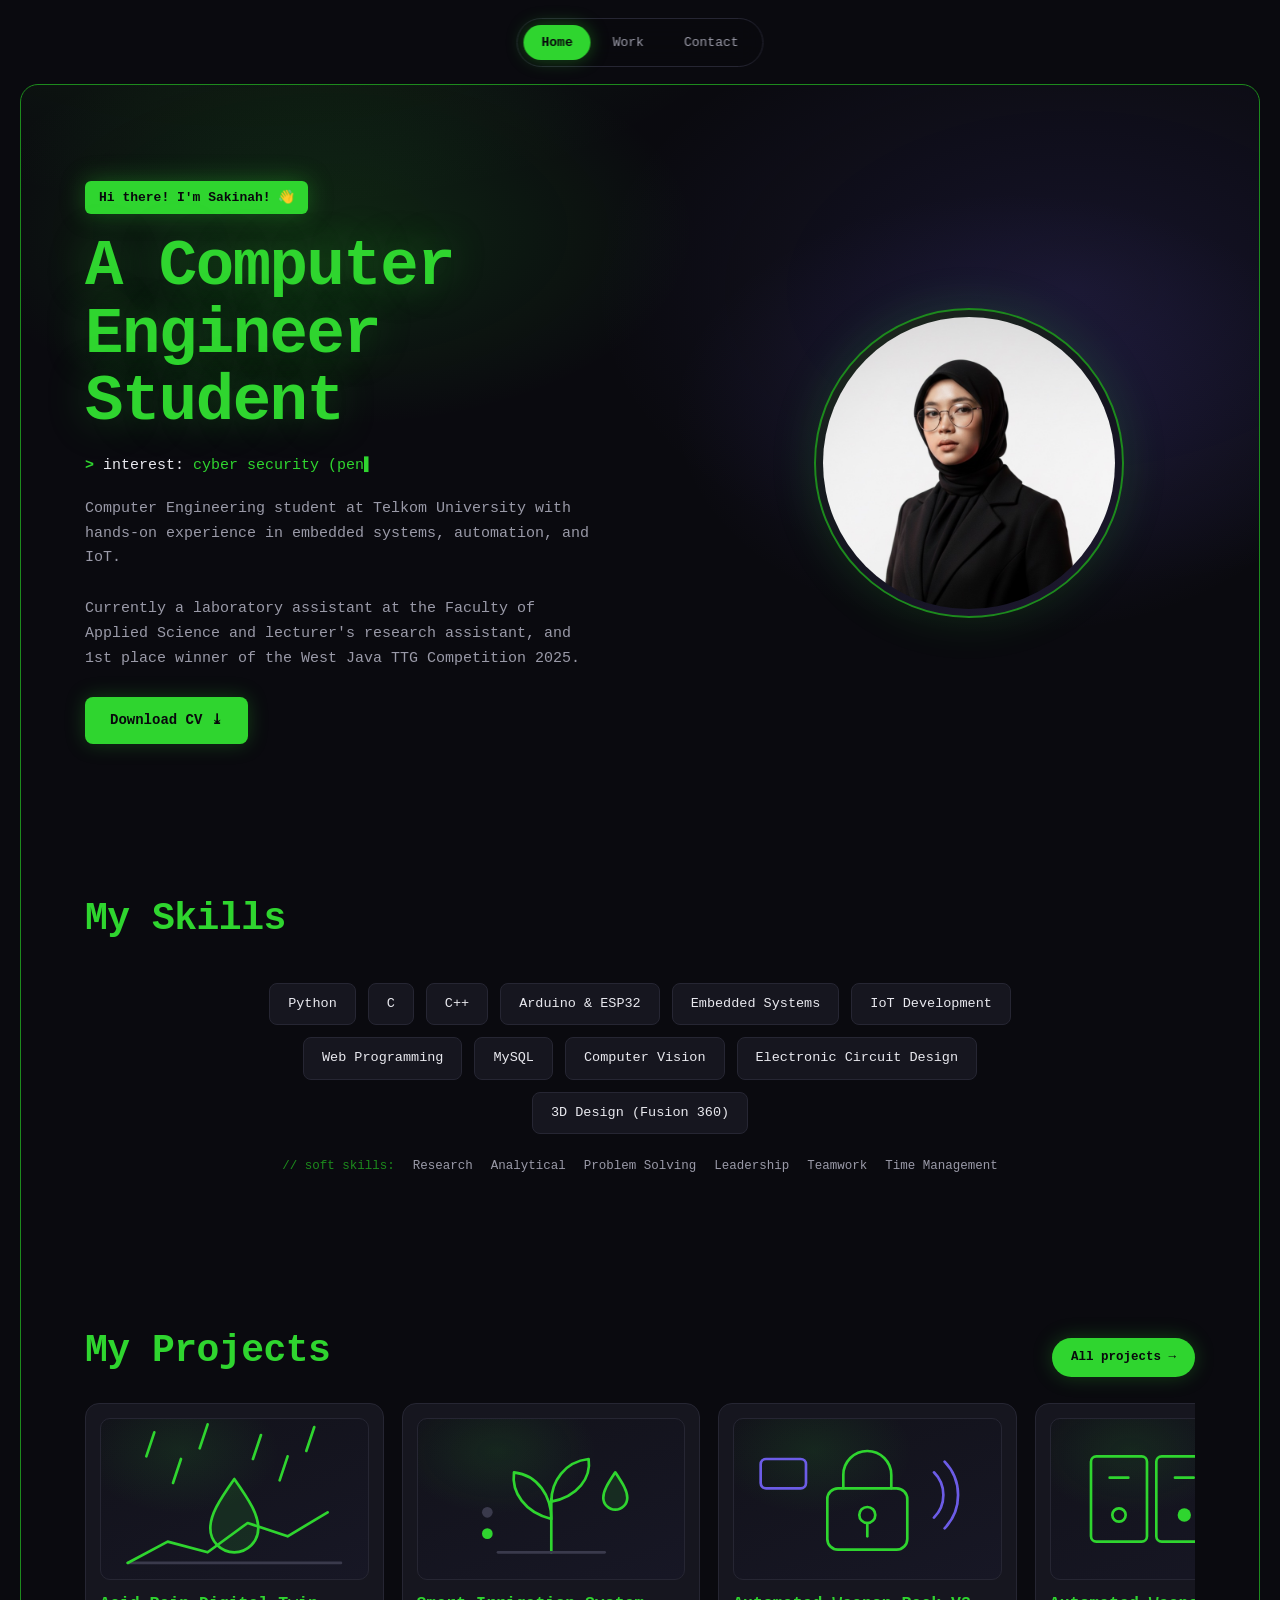
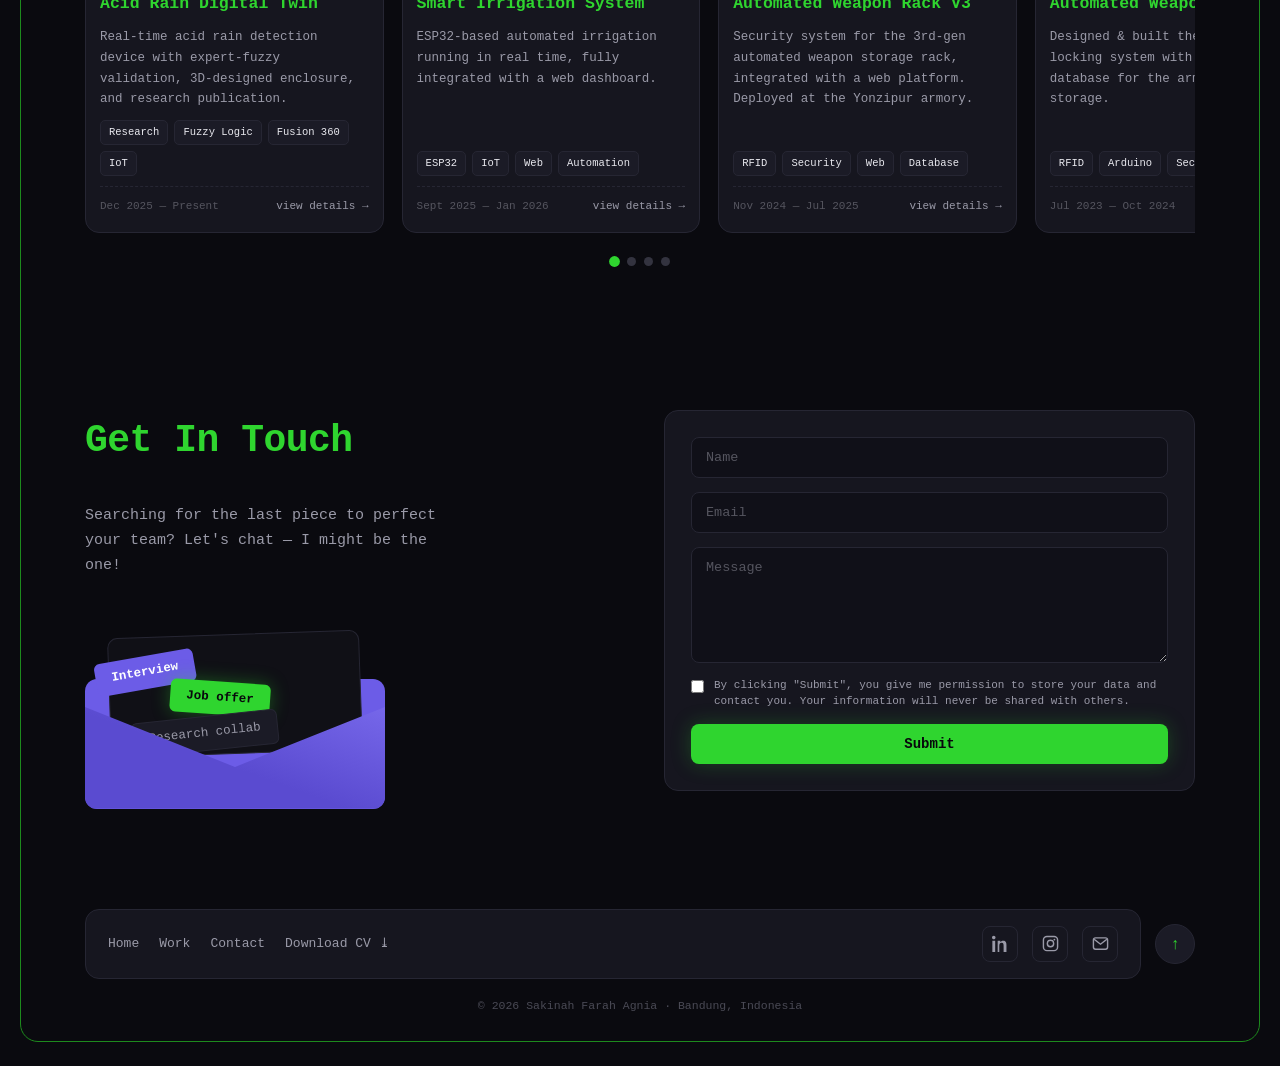
==== index.html @ 2b82e7d3 "Initial commit: portfolio website" ====
<!doctype html>
<html lang="en">
  <head>
    <meta charset="UTF-8" />
    <meta name="viewport" content="width=device-width, initial-scale=1.0" />
    <title>Sakinah Farah Agnia — Portfolio</title>
    <meta
      name="description"
      content="Portfolio of Sakinah Farah Agnia — Computer Engineering student focused on Cyber Security, AI Automation, AI Agents, and IoT."
    />
    <link
      rel="icon"
      href="data:image/svg+xml,%3Csvg xmlns='http://www.w3.org/2000/svg' viewBox='0 0 100 100'%3E%3Crect width='100' height='100' rx='20' fill='%230a0a0f'/%3E%3Ctext x='50' y='68' font-size='55' text-anchor='middle' fill='%232fd52f' font-family='monospace' font-weight='bold'%3ES_%3C/text%3E%3C/svg%3E"
    />
    <link rel="stylesheet" href="css/style.css" />
  </head>
  <body>
    <!-- ======= NAVBAR ======= -->
    <nav class="navbar" id="navbar">
      <a href="#home" class="nav-link active" data-section="home">Home</a>
      <a href="#projects" class="nav-link" data-section="projects">Work</a>
      <a href="#contact" class="nav-link" data-section="contact">Contact</a>
    </nav>

    <div class="frame">
      <!-- ======= HERO ======= -->
      <header class="hero section" id="home">
        <div class="hero-glow" aria-hidden="true"></div>
        <div class="hero-inner">
          <div class="hero-text">
            <span class="hero-badge">Hi there! I'm Sakinah! 👋</span>
            <h1 class="hero-title">
              A Computer Engineer <br />
              Student
            </h1>
            <p
              class="hero-typed"
              aria-label="Interest in cyber security, AI automation, AI agents, and IoT"
            >
              <span class="prompt">&gt;</span> interest:
              <span id="typed"></span
              ><span class="cursor" aria-hidden="true">▌</span>
            </p>
            <p class="hero-desc">
              Computer Engineering student at Telkom University with hands-on
              experience in embedded systems, automation, and IoT.
            </p>
            <p class="hero-desc">
              Currently a laboratory assistant at the Faculty of Applied Science
              and lecturer's research assistant, and 1st place winner of the
              West Java TTG Competition 2025.
            </p>
            <div class="hero-actions">
              <a
                href="assets/CV_Sakinah_Farah_Agnia.pdf"
                class="btn btn-primary"
                download
                >Download CV ⤓</a
              >
            </div>
          </div>

          <div class="hero-photo">
            <div class="avatar-ring">
              <img
                src="assets/profile.jpg"
                alt="Sakinah Farah Agnia"
                onerror="this.remove()"
              />
              <div class="avatar-fallback" aria-hidden="true">SFA</div>
            </div>
          </div>
        </div>
      </header>

      <!-- ======= SKILLS ======= -->
      <section class="section" id="skills">
        <h2 class="section-title">My Skills</h2>
        <div class="skills-wrap reveal">
          <span class="chip">Python</span>
          <span class="chip">C</span>
          <span class="chip">C++</span>
          <span class="chip">Arduino &amp; ESP32</span>
          <span class="chip">Embedded Systems</span>
          <span class="chip">IoT Development</span>
          <span class="chip">Web Programming</span>
          <span class="chip">MySQL</span>
          <span class="chip">Computer Vision</span>
          <span class="chip">Electronic Circuit Design</span>
          <span class="chip">3D Design (Fusion 360)</span>
        </div>
        <div class="skills-soft reveal">
          <span class="soft-item">// soft skills:</span>
          <span>Research</span><span>Analytical</span
          ><span>Problem Solving</span><span>Leadership</span
          ><span>Teamwork</span><span>Time Management</span>
        </div>
      </section>

      <!-- ======= PROJECTS ======= -->
      <section class="section" id="projects">
        <div class="section-head">
          <h2 class="section-title">My Projects</h2>
          <a href="project.html" class="btn btn-primary btn-sm"
            >All projects →</a
          >
        </div>

        <div class="carousel" id="carousel">
          <noscript
            ><p>Enable JavaScript to view the project list.</p></noscript
          >
        </div>
        <div
          class="carousel-dots"
          id="carouselDots"
          role="tablist"
          aria-label="Project pages"
        ></div>
      </section>

      <!-- ======= CONTACT ======= -->
      <section class="section" id="contact">
        <div class="contact-grid">
          <div class="contact-text">
            <h2 class="section-title">Get In Touch</h2>
            <p>
              Searching for the last piece to perfect your team? Let's chat — I
              might be the one!
            </p>
            <div class="envelope" aria-hidden="true">
              <div class="env-back"></div>
              <div class="env-letter">
                <span class="sticker sticker-purple">Interview</span>
                <span class="sticker sticker-green">Job offer</span>
                <span class="sticker sticker-dark">Research collab</span>
              </div>
              <div class="env-front"></div>
            </div>
          </div>

          <form class="contact-form" id="contactForm">
            <label class="visually-hidden" for="fName">Name</label>
            <input
              type="text"
              id="fName"
              name="name"
              placeholder="Name"
              required
            />
            <label class="visually-hidden" for="fEmail">Email</label>
            <input
              type="email"
              id="fEmail"
              name="email"
              placeholder="Email"
              required
            />
            <label class="visually-hidden" for="fMsg">Message</label>
            <textarea
              id="fMsg"
              name="message"
              placeholder="Message"
              rows="6"
              required
            ></textarea>
            <label class="consent">
              <input type="checkbox" required />
              <span
                >By clicking "Submit", you give me permission to store your data
                and contact you. Your information will never be shared with
                others.</span
              >
            </label>
            <button type="submit" class="btn btn-primary btn-block">
              Submit
            </button>
          </form>
        </div>
      </section>

      <!-- ======= FOOTER ======= -->
      <footer class="footer">
        <div class="footer-row">
          <div class="footer-bar">
          <nav class="footer-links">
            <a href="#home">Home</a>
            <a href="#projects">Work</a>
            <a href="#contact">Contact</a>
            <a href="assets/CV_Sakinah_Farah_Agnia.pdf" download
              >Download CV ⤓</a
            >
          </nav>
          <div class="footer-social">
            <a
              href="https://www.linkedin.com/in/sakinahfrh"
              target="_blank"
              rel="noopener"
              aria-label="LinkedIn"
            >
              <svg viewBox="0 0 24 24" fill="currentColor">
                <path
                  d="M4.98 3.5C4.98 4.88 3.87 6 2.5 6S0 4.88 0 3.5 1.12 1 2.5 1s2.48 1.12 2.48 2.5zM.5 8h4V24h-4V8zm7.5 0h3.8v2.2h.05c.53-1 1.83-2.2 3.77-2.2 4.03 0 4.78 2.65 4.78 6.1V24h-4v-8.5c0-2.03-.04-4.64-2.83-4.64-2.83 0-3.27 2.2-3.27 4.5V24H8V8z"
                />
              </svg>
            </a>
            <a
              href="https://www.instagram.com/sakinahfrh"
              target="_blank"
              rel="noopener"
              aria-label="Instagram"
            >
              <svg
                viewBox="0 0 24 24"
                fill="none"
                stroke="currentColor"
                stroke-width="2"
              >
                <rect x="2" y="2" width="20" height="20" rx="5" />
                <circle cx="12" cy="12" r="4.5" />
                <circle
                  cx="17.5"
                  cy="6.5"
                  r="1.3"
                  fill="currentColor"
                  stroke="none"
                />
              </svg>
            </a>
            <a href="mailto:sakinah.frha@gmail.com" aria-label="Email">
              <svg
                viewBox="0 0 24 24"
                fill="none"
                stroke="currentColor"
                stroke-width="2"
              >
                <rect x="2" y="4" width="20" height="16" rx="3" />
                <path d="M3 6l9 7 9-7" />
              </svg>
            </a>
            </div>
          </div>
          <button class="to-top" id="toTop" aria-label="Back to top">↑</button>
        </div>
        <p class="footer-credit">
          © <span id="year"></span> Sakinah Farah Agnia · Bandung, Indonesia
        </p>
      </footer>
    </div>
    <!-- /frame -->

    <script src="js/projects-data.js"></script>
    <script src="js/script.js"></script>
  </body>
</html>
---- css/style.css ----
/* ============================================================
   Sakinah Farah Agnia — Portfolio
   Dark terminal theme · neon green accent
   ============================================================ */

:root {
  --bg: #0a0a0f;
  --bg-soft: #101018;
  --card: #16161f;
  --card-2: #1b1b26;
  --line: #262633;
  --green: #2fd52f;
  --green-dim: #1d8a1d;
  --green-glow: rgba(47, 213, 47, 0.35);
  --purple: #6c5ce7;
  --text: #e9e9ef;
  --muted: #9a9aa8;
  --faint: #55555f;
  --black: #08080c;
  --radius: 14px;
  --font: "JetBrains Mono", ui-monospace, SFMono-Regular, "SF Mono", Menlo,
    Consolas, "Liberation Mono", monospace;
}

* { margin: 0; padding: 0; box-sizing: border-box; }

html { scroll-behavior: smooth; }

body {
  background: var(--bg);
  color: var(--text);
  font-family: var(--font);
  font-size: 15px;
  line-height: 1.65;
  -webkit-font-smoothing: antialiased;
  overflow-x: hidden;
}

::selection { background: var(--green); color: var(--black); }

img { max-width: 100%; display: block; }

:focus-visible {
  outline: 2px solid var(--green);
  outline-offset: 2px;
  border-radius: 4px;
}

/* ---------- page frame (green border) ---------- */
.frame {
  max-width: 1240px;
  margin: 84px auto 24px;
  border: 1px solid var(--green-dim);
  border-radius: 18px;
  overflow: hidden;
  background:
    radial-gradient(900px 420px at 18% -5%, rgba(47, 213, 47, 0.10), transparent 60%),
    radial-gradient(800px 500px at 85% 8%, rgba(108, 92, 231, 0.12), transparent 60%),
    var(--bg);
}

/* ---------- navbar ---------- */
.navbar {
  position: fixed;
  top: 18px;
  left: 50%;
  transform: translateX(-50%);
  z-index: 100;
  display: flex;
  gap: 4px;
  padding: 6px;
  border: 1px solid var(--line);
  border-radius: 999px;
  background: rgba(10, 10, 15, 0.72);
  backdrop-filter: blur(12px);
  -webkit-backdrop-filter: blur(12px);
}

.nav-link {
  padding: 7px 18px;
  border-radius: 999px;
  color: var(--muted);
  text-decoration: none;
  font-size: 13px;
  transition: color 0.2s, background 0.2s;
  white-space: nowrap;
}

.nav-link:hover { color: var(--text); }

.nav-link.active {
  background: var(--green);
  color: var(--black);
  font-weight: 700;
  box-shadow: 0 0 18px var(--green-glow);
}

/* ---------- sections ---------- */
.section { padding: 72px clamp(20px, 5vw, 64px); }

.section-title {
  color: var(--green);
  font-size: clamp(26px, 3.4vw, 38px);
  margin-bottom: 32px;
  letter-spacing: -0.5px;
}

.section-head {
  display: flex;
  align-items: center;
  justify-content: space-between;
  gap: 16px;
  flex-wrap: wrap;
}

.section-head .section-title { margin-bottom: 12px; }

.section-hint { color: var(--faint); font-size: 12.5px; margin-bottom: 26px; }

/* ---------- hero ---------- */
.hero { position: relative; padding-top: 96px; }

.hero-glow {
  position: absolute;
  inset: 0;
  pointer-events: none;
  background:
    radial-gradient(560px 300px at 25% 20%, rgba(47, 213, 47, 0.14), transparent 65%),
    radial-gradient(520px 340px at 80% 45%, rgba(108, 92, 231, 0.14), transparent 65%);
}

.hero-inner {
  position: relative;
  display: grid;
  grid-template-columns: 1.35fr 1fr;
  gap: 48px;
  align-items: center;
}

.hero-badge {
  display: inline-block;
  background: var(--green);
  color: var(--black);
  font-weight: 700;
  font-size: 13px;
  padding: 6px 14px;
  border-radius: 6px;
  margin-bottom: 20px;
  box-shadow: 0 0 24px var(--green-glow);
}

.hero-title {
  color: var(--green);
  font-size: clamp(38px, 6vw, 64px);
  line-height: 1.05;
  letter-spacing: -1.5px;
  margin-bottom: 18px;
  text-shadow: 0 0 40px var(--green-glow);
}

.hero-typed {
  font-size: 15px;
  color: var(--text);
  margin-bottom: 18px;
  min-height: 1.65em;
}

/* hero photo — round & minimal */
.hero-photo { display: flex; justify-content: center; }

.avatar-ring {
  position: relative;
  width: min(310px, 65vw);
  aspect-ratio: 1;
  border-radius: 50%;
  border: 2px solid var(--green-dim);
  box-shadow: 0 0 46px rgba(47, 213, 47, 0.16);
  background: linear-gradient(150deg, #1c2a1c, #141420 55%, #1d1830);
}

.avatar-ring img {
  position: absolute;
  inset: 7px;
  width: calc(100% - 14px);
  height: calc(100% - 14px);
  border-radius: 50%;
  object-fit: cover;
  object-position: top;
  z-index: 2;
}

.avatar-fallback {
  position: absolute;
  inset: 7px;
  border-radius: 50%;
  display: grid;
  place-items: center;
  font-size: 52px;
  font-weight: 700;
  color: var(--green);
  letter-spacing: 4px;
  z-index: 1;
}

.hero-typed .prompt { color: var(--green); font-weight: 700; }

#typed { color: var(--green); }

.cursor {
  color: var(--green);
  animation: blink 1s steps(1) infinite;
}

@keyframes blink { 50% { opacity: 0; } }

.hero-desc { color: var(--muted); max-width: 56ch; margin-bottom: 26px; }

.hero-stats {
  display: flex;
  gap: 14px;
  flex-wrap: wrap;
  margin-bottom: 28px;
}

.stat {
  display: flex;
  flex-direction: column;
  padding: 10px 18px;
  border: 1px solid var(--line);
  border-radius: 10px;
  background: rgba(22, 22, 31, 0.6);
}

.stat-num { color: var(--green); font-weight: 700; font-size: 18px; }
.stat-label { color: var(--muted); font-size: 11.5px; }

.hero-actions { display: flex; gap: 12px; flex-wrap: wrap; }

.btn {
  display: inline-block;
  padding: 11px 24px;
  border-radius: 8px;
  font-family: var(--font);
  font-size: 14px;
  font-weight: 700;
  text-decoration: none;
  text-align: center;
  cursor: pointer;
  border: 1px solid transparent;
  transition: transform 0.15s, box-shadow 0.2s, background 0.2s, color 0.2s;
}

.btn:active { transform: scale(0.97); }

.btn-primary {
  background: var(--green);
  color: var(--black);
  box-shadow: 0 0 20px rgba(47, 213, 47, 0.25);
}

.btn-primary:hover { box-shadow: 0 0 32px var(--green-glow); }

.btn-ghost {
  border-color: var(--line);
  color: var(--text);
  background: transparent;
}

.btn-ghost:hover { border-color: var(--green-dim); color: var(--green); }

.btn-block { width: 100%; }

.btn-sm { padding: 8px 18px; font-size: 12.5px; border-radius: 999px; }

/* ---------- interests ---------- */
.interest-grid {
  display: grid;
  grid-template-columns: repeat(4, 1fr);
  gap: 18px;
}

.interest-card {
  background: var(--card);
  border: 1px solid var(--line);
  border-radius: var(--radius);
  padding: 24px 20px;
  transition: transform 0.2s, border-color 0.2s, box-shadow 0.2s;
}

.interest-card:hover {
  transform: translateY(-4px);
  border-color: var(--green-dim);
  box-shadow: 0 8px 30px rgba(47, 213, 47, 0.10);
}

.interest-icon {
  width: 46px;
  height: 46px;
  display: grid;
  place-items: center;
  border-radius: 12px;
  border: 1px solid var(--green-dim);
  color: var(--green);
  margin-bottom: 16px;
  background: rgba(47, 213, 47, 0.06);
}

.interest-icon svg { width: 24px; height: 24px; }

.interest-card h3 { color: var(--text); font-size: 16px; margin-bottom: 8px; }

.interest-card p { color: var(--muted); font-size: 13px; }

/* ---------- skills ---------- */
.skills-wrap {
  display: flex;
  flex-wrap: wrap;
  gap: 12px;
  justify-content: center;
  max-width: 760px;
  margin: 0 auto 22px;
}

.chip {
  padding: 9px 18px;
  border-radius: 8px;
  background: var(--card);
  border: 1px solid var(--line);
  font-size: 13.5px;
  color: var(--text);
  transition: border-color 0.2s, color 0.2s, box-shadow 0.2s, transform 0.15s;
  cursor: default;
}

.chip:hover {
  border-color: var(--green);
  color: var(--green);
  box-shadow: 0 0 16px rgba(47, 213, 47, 0.18);
  transform: translateY(-2px);
}

.skills-soft {
  display: flex;
  flex-wrap: wrap;
  gap: 6px 18px;
  justify-content: center;
  color: var(--muted);
  font-size: 12.5px;
}

.skills-soft .soft-item { color: var(--green-dim); }

/* ---------- projects carousel ---------- */
.carousel-nav { display: flex; gap: 8px; }

.car-btn {
  width: 40px;
  height: 40px;
  border-radius: 999px;
  border: 1px solid var(--line);
  background: var(--card);
  color: var(--green);
  font-size: 16px;
  cursor: pointer;
  transition: background 0.2s, border-color 0.2s;
}

.car-btn:hover { border-color: var(--green); background: var(--card-2); }

.carousel {
  display: grid;
  grid-auto-flow: column;
  grid-auto-columns: clamp(240px, 27%, 300px);
  gap: 18px;
  overflow-x: auto;
  scroll-snap-type: x mandatory;
  padding: 8px 2px 18px;
  scrollbar-width: none;
}

.carousel::-webkit-scrollbar { display: none; }

.project-card {
  scroll-snap-align: start;
  background: var(--card);
  border: 1px solid var(--line);
  border-radius: var(--radius);
  padding: 14px 14px 16px;
  display: flex;
  flex-direction: column;
  gap: 10px;
  text-decoration: none;
  color: inherit;
  transition: transform 0.2s, border-color 0.2s, box-shadow 0.2s;
}

.project-card:hover {
  transform: translateY(-4px);
  border-color: var(--green-dim);
  box-shadow: 0 10px 34px rgba(47, 213, 47, 0.10);
}

.project-card h3 { color: var(--green); font-size: 16.5px; }

.project-card p { color: var(--muted); font-size: 12.5px; flex-grow: 1; }

.card-foot {
  display: flex;
  align-items: center;
  justify-content: space-between;
  gap: 10px;
  border-top: 1px dashed var(--line);
  padding-top: 10px;
  font-size: 11px;
  color: var(--faint);
}

.card-foot .view { color: var(--muted); transition: color 0.2s; }

.project-card:hover .view { color: var(--green); }

.carousel-dots {
  display: flex;
  gap: 8px;
  justify-content: center;
  margin-top: 6px;
}

.carousel-dots button {
  width: 9px;
  height: 9px;
  border-radius: 50%;
  border: none;
  background: #33333f;
  cursor: pointer;
  transition: background 0.2s, transform 0.2s;
}

.carousel-dots button.active { background: var(--green); transform: scale(1.2); }

/* ---------- wireframe SVG art (cards + detail page) ---------- */
.wire-art {
  border-radius: 10px;
  border: 1px solid var(--line);
  background:
    radial-gradient(140px 90px at 30% 20%, rgba(47, 213, 47, 0.10), transparent 70%),
    linear-gradient(160deg, #12121a, #171725);
  overflow: hidden;
}

.wire-art svg { width: 100%; height: auto; display: block; }

.wire-art svg * {
  fill: none;
  stroke: var(--green);
  stroke-width: 2;
  stroke-linecap: round;
  stroke-linejoin: round;
}

.wire-art .axis, .wire-art .dim { stroke: #3a3a4c; }
.wire-art .dot { fill: var(--green); stroke: none; }
.wire-art .dot.dim { fill: #3a3a4c; }
.wire-art .drop { fill: rgba(47, 213, 47, 0.12); }
.wire-art .eye { fill: var(--green); stroke: none; }
.wire-art .scanline { stroke: rgba(47, 213, 47, 0.5); stroke-dasharray: 4 6; }
.wire-art .card-ic, .wire-art .wave, .wire-art .antenna { stroke: var(--purple); }
.wire-art .ray { stroke: rgba(47, 213, 47, 0.55); }

/* ---------- timeline ---------- */
.timeline {
  position: relative;
  max-width: 720px;
  margin: 0 auto;
  padding-left: 28px;
  border-left: 1px solid var(--line);
}

.tl-item { position: relative; padding-bottom: 34px; }

.tl-item:last-child { padding-bottom: 0; }

.tl-item::before {
  content: "";
  position: absolute;
  left: -33px;
  top: 6px;
  width: 9px;
  height: 9px;
  border-radius: 50%;
  background: var(--green);
  box-shadow: 0 0 12px var(--green-glow);
}

.tl-date { color: var(--green); font-size: 12px; }

.tl-item h3 { font-size: 15.5px; margin: 4px 0 6px; }

.tl-item p { color: var(--muted); font-size: 13px; }

/* ---------- contact ---------- */
.contact-grid {
  display: grid;
  grid-template-columns: 1fr 1fr;
  gap: 48px;
  align-items: start;
}

.contact-text > p { color: var(--muted); max-width: 40ch; margin-bottom: 40px; }

/* envelope illustration */
.envelope {
  position: relative;
  width: min(300px, 80%);
  height: 190px;
  margin-top: 30px;
}

.env-back {
  position: absolute;
  bottom: 0;
  width: 100%;
  height: 130px;
  background: var(--purple);
  border-radius: 12px;
}

.env-letter {
  position: absolute;
  bottom: 55px;
  left: 8%;
  width: 84%;
  height: 120px;
  background: #101016;
  border: 1px solid var(--line);
  border-radius: 10px;
  transform: rotate(-2deg);
}

.sticker {
  position: absolute;
  padding: 6px 16px;
  border-radius: 6px;
  font-size: 12.5px;
  font-weight: 700;
}

.sticker-purple {
  top: 18px; left: -14px;
  background: var(--purple); color: #fff;
  transform: rotate(-8deg);
}

.sticker-green {
  top: 46px; left: 60px;
  background: var(--green); color: var(--black);
  transform: rotate(6deg);
  box-shadow: 0 0 18px var(--green-glow);
}

.sticker-dark {
  top: 80px; left: 20px;
  background: var(--card-2); color: var(--muted);
  border: 1px solid var(--line);
  transform: rotate(-4deg);
  font-weight: 400;
}

.env-front {
  position: absolute;
  bottom: 0;
  width: 100%;
  height: 130px;
  border-radius: 12px;
  background: linear-gradient(200deg, #7d6ef0 0%, #5a4bd0 60%);
  clip-path: polygon(0 100%, 100% 100%, 100% 22%, 50% 68%, 0 22%);
}

/* form */
.contact-form {
  background: var(--card);
  border: 1px solid var(--line);
  border-radius: var(--radius);
  padding: 26px;
  display: flex;
  flex-direction: column;
  gap: 14px;
}

.contact-form input[type="text"],
.contact-form input[type="email"],
.contact-form textarea {
  width: 100%;
  background: var(--bg-soft);
  border: 1px solid var(--line);
  border-radius: 8px;
  color: var(--text);
  font-family: var(--font);
  font-size: 13.5px;
  padding: 12px 14px;
  resize: vertical;
  transition: border-color 0.2s, box-shadow 0.2s;
}

.contact-form input:focus,
.contact-form textarea:focus {
  outline: none;
  border-color: var(--green);
  box-shadow: 0 0 0 3px rgba(47, 213, 47, 0.12);
}

.contact-form ::placeholder { color: var(--faint); }

.consent {
  display: flex;
  gap: 10px;
  align-items: flex-start;
  color: var(--muted);
  font-size: 11px;
  line-height: 1.5;
  cursor: pointer;
}

.consent input { margin-top: 3px; accent-color: var(--green); }

.visually-hidden {
  position: absolute;
  width: 1px; height: 1px;
  overflow: hidden;
  clip: rect(0 0 0 0);
  white-space: nowrap;
}

/* ---------- project detail page ---------- */
.proj-wrap { padding-top: 56px; min-height: 70vh; }

.breadcrumb { color: var(--faint); font-size: 13px; margin-bottom: 22px; }

.breadcrumb a { color: var(--muted); text-decoration: none; }

.breadcrumb a:hover { color: var(--green); }

.breadcrumb .crumb-cur { color: var(--green); }

.proj-head h1 {
  font-size: clamp(28px, 4vw, 44px);
  color: var(--green);
  letter-spacing: -1px;
  text-shadow: 0 0 34px var(--green-glow);
  margin-bottom: 14px;
}

.proj-meta { display: flex; flex-wrap: wrap; gap: 8px; margin-bottom: 12px; }

.meta-chip {
  font-size: 11.5px;
  color: var(--muted);
  border: 1px solid var(--line);
  background: var(--card);
  border-radius: 999px;
  padding: 4px 13px;
}

.meta-chip.m-status { color: var(--green); border-color: var(--green-dim); }

.tags { display: flex; flex-wrap: wrap; gap: 6px; }

.tags span {
  font-size: 10.5px;
  color: var(--text);
  background: var(--card-2);
  border: 1px solid var(--line);
  border-radius: 5px;
  padding: 3px 8px;
}

.proj-art { margin: 26px 0 34px; padding: clamp(16px, 4vw, 44px); }

.proj-art svg { max-width: 460px; margin: 0 auto; }

.proj-art svg * { vector-effect: non-scaling-stroke; }

.proj-cols {
  display: grid;
  grid-template-columns: 1.6fr 1fr;
  gap: 28px;
  align-items: start;
}

.proj-main h2 {
  color: var(--green);
  font-size: 15px;
  letter-spacing: 1px;
  margin: 26px 0 10px;
}

.proj-main h2:first-child { margin-top: 0; }

.proj-main p { color: var(--muted); font-size: 13.5px; margin-bottom: 12px; }

.hl { list-style: none; }

.hl li {
  position: relative;
  color: var(--muted);
  font-size: 13.5px;
  padding: 5px 0 5px 22px;
}

.hl li::before {
  content: "▸";
  position: absolute;
  left: 0;
  color: var(--green);
}

.proj-aside { display: flex; flex-direction: column; gap: 16px; position: sticky; top: 92px; }

.aside-card {
  background: var(--card);
  border: 1px solid var(--line);
  border-radius: var(--radius);
  padding: 18px 20px;
}

.aside-card h3 { color: var(--green); font-size: 13px; letter-spacing: 1px; margin-bottom: 12px; }

.aside-card dl { font-size: 12.5px; }

.aside-card dt { color: var(--faint); margin-top: 10px; }

.aside-card dt:first-child { margin-top: 0; }

.aside-card dd { color: var(--text); margin: 1px 0 0; }

.prevnext {
  display: flex;
  align-items: center;
  justify-content: space-between;
  gap: 12px;
  flex-wrap: wrap;
  margin-top: 48px;
  border-top: 1px solid var(--line);
  padding-top: 22px;
  font-size: 13px;
}

.prevnext a { color: var(--muted); text-decoration: none; transition: color 0.2s; }

.prevnext a:hover { color: var(--green); }

.prevnext .pn-all { color: var(--green); }

/* all-projects grid (project.html without ?id) */
.projects-grid {
  display: grid;
  grid-template-columns: repeat(auto-fill, minmax(260px, 1fr));
  gap: 18px;
  margin-top: 26px;
}

/* ---------- footer ---------- */
.footer { padding: 28px clamp(20px, 5vw, 64px) 26px; }

.footer-row {
  display: flex;
  align-items: center;
  gap: 14px;
}

.footer-bar {
  flex: 1;
  display: flex;
  align-items: center;
  justify-content: space-between;
  gap: 18px;
  flex-wrap: wrap;
  background: var(--card);
  border: 1px solid var(--line);
  border-radius: var(--radius);
  padding: 16px 22px;
}

.footer-links { display: flex; gap: 20px; flex-wrap: wrap; }

.footer-links a {
  color: var(--muted);
  text-decoration: none;
  font-size: 13px;
  transition: color 0.2s;
}

.footer-links a:hover { color: var(--green); }

.footer-social { display: flex; gap: 14px; }

.footer-social a {
  width: 36px;
  height: 36px;
  display: grid;
  place-items: center;
  border-radius: 8px;
  border: 1px solid var(--line);
  color: var(--muted);
  transition: color 0.2s, border-color 0.2s;
}

.footer-social a:hover { color: var(--green); border-color: var(--green-dim); }

.footer-social svg { width: 17px; height: 17px; }

.to-top {
  width: 40px;
  height: 40px;
  border-radius: 50%;
  border: 1px solid var(--line);
  background: var(--card-2);
  color: var(--green);
  font-size: 16px;
  cursor: pointer;
  transition: box-shadow 0.2s, border-color 0.2s;
}

.to-top:hover { border-color: var(--green); box-shadow: 0 0 16px var(--green-glow); }

.footer-credit {
  text-align: center;
  color: #4a4a55;
  font-size: 11.5px;
  margin-top: 18px;
}

/* ---------- reveal on scroll ---------- */
.reveal {
  opacity: 0;
  transform: translateY(22px);
  transition: opacity 0.6s ease, transform 0.6s ease;
}

.reveal.visible { opacity: 1; transform: none; }

.reveal-group .reveal:nth-child(2) { transition-delay: 0.1s; }
.reveal-group .reveal:nth-child(3) { transition-delay: 0.2s; }
.reveal-group .reveal:nth-child(4) { transition-delay: 0.3s; }

@media (prefers-reduced-motion: reduce) {
  html { scroll-behavior: auto; }
  .reveal { opacity: 1; transform: none; transition: none; }
  .cursor { animation: none; }
}

/* ============================================================
   Responsive
   ============================================================ */

@media (max-width: 980px) {
  .hero-inner { grid-template-columns: 1fr; gap: 36px; }
  .hero-photo { order: -1; }
  .avatar-ring { width: min(230px, 58vw); }
  .interest-grid { grid-template-columns: repeat(2, 1fr); }
  .contact-grid { grid-template-columns: 1fr; gap: 36px; }
  .carousel { grid-auto-columns: min(72vw, 300px); }
  .proj-cols { grid-template-columns: 1fr; }
  .proj-aside { position: static; }
}

@media (max-width: 600px) {
  .frame { margin-top: 76px; border-radius: 14px; }
  .section { padding: 52px 18px; }
  .hero { padding-top: 64px; }
  .navbar { top: 12px; padding: 5px; }
  .nav-link { padding: 6px 13px; font-size: 12px; }
  .interest-grid { grid-template-columns: 1fr; }
  .hero-stats { gap: 10px; }
  .stat { padding: 8px 14px; }
  .carousel { grid-auto-columns: 82vw; }
  .footer-bar { justify-content: center; text-align: center; }
  .envelope { margin-inline: auto; }
  .proj-wrap { padding-top: 44px; }
}
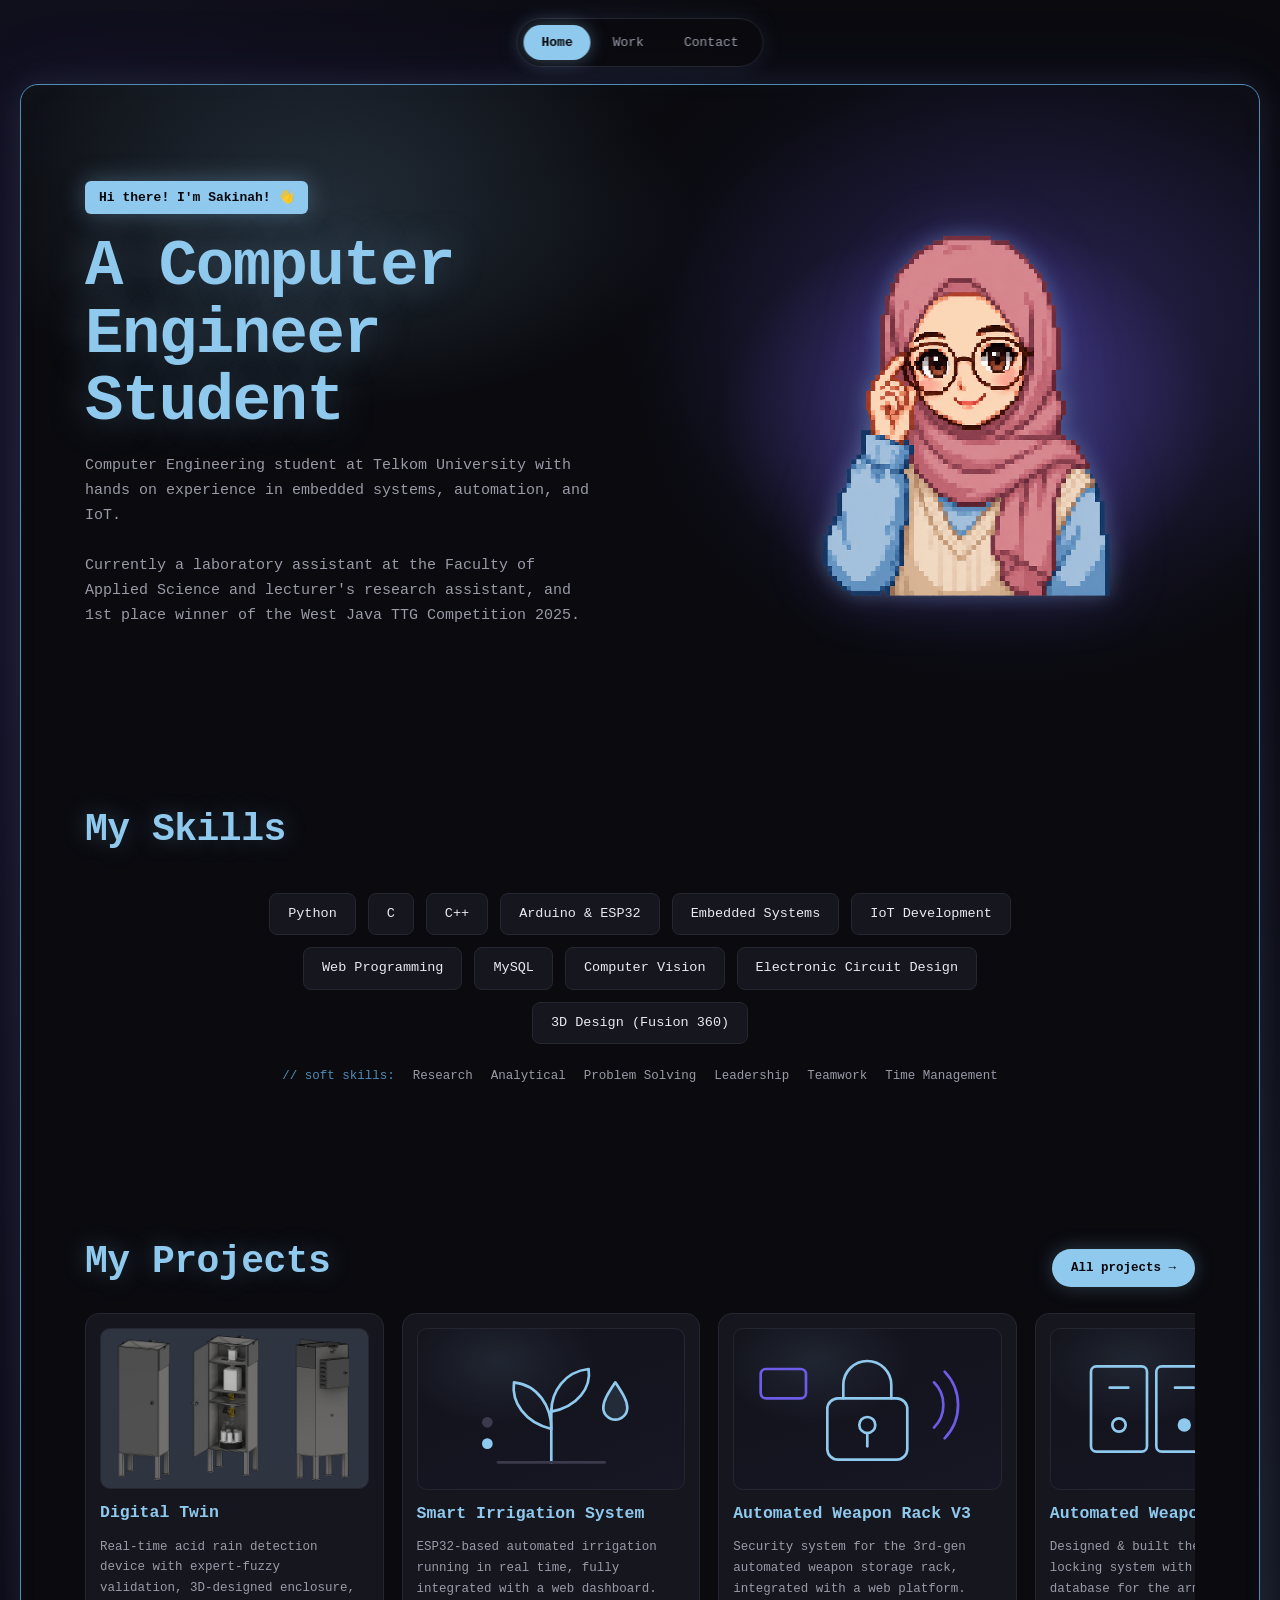
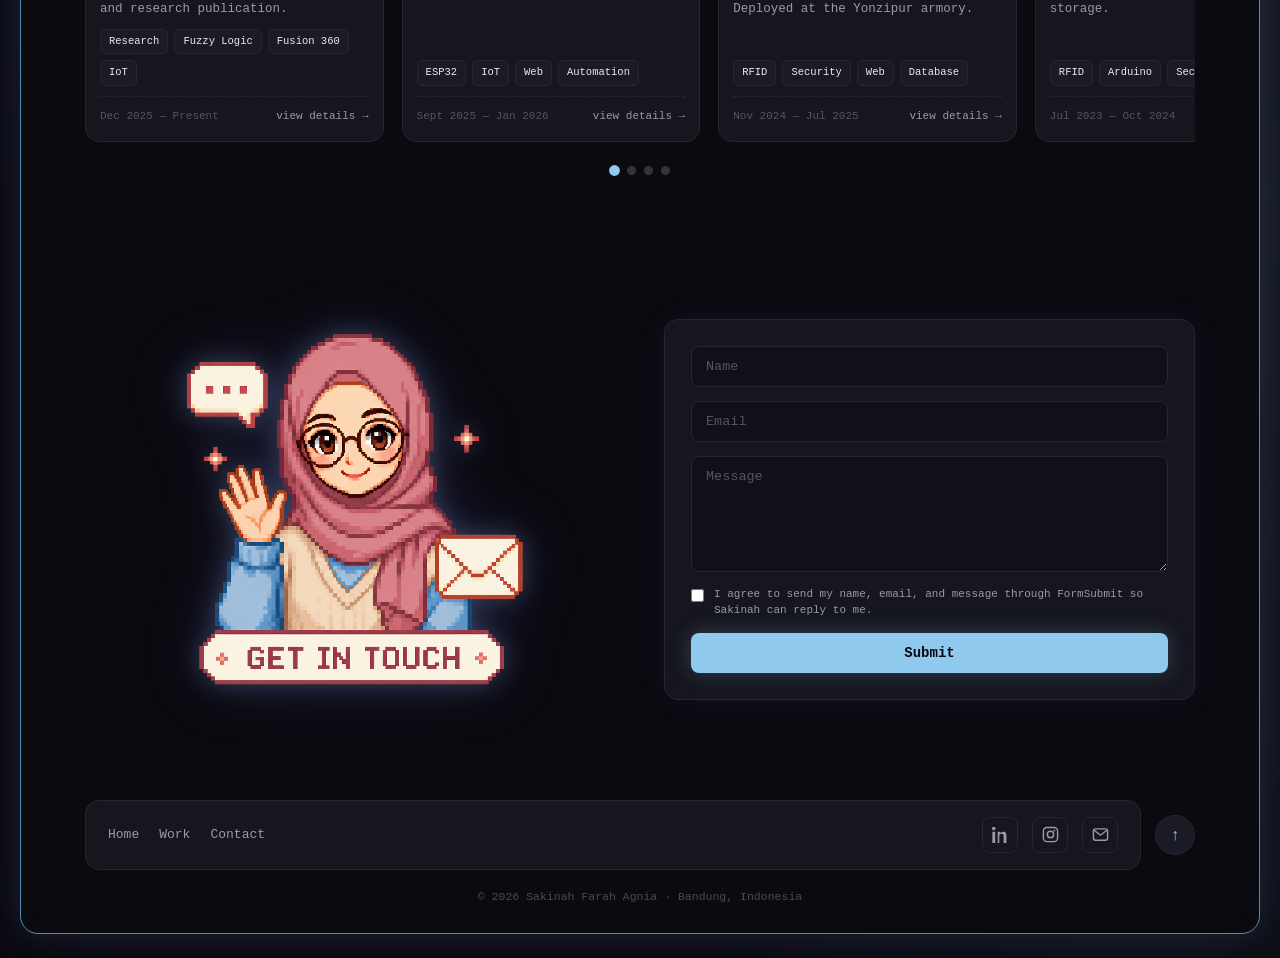
==== commit b025df14: "Update portfolio visuals, projects, and inline contact submission" ====
--- a/index.html
+++ b/index.html
@@ -8,14 +8,10 @@
       name="description"
       content="Portfolio of Sakinah Farah Agnia — Computer Engineering student focused on Cyber Security, AI Automation, AI Agents, and IoT."
     />
-    <link
-      rel="icon"
-      href="data:image/svg+xml,%3Csvg xmlns='http://www.w3.org/2000/svg' viewBox='0 0 100 100'%3E%3Crect width='100' height='100' rx='20' fill='%230a0a0f'/%3E%3Ctext x='50' y='68' font-size='55' text-anchor='middle' fill='%232fd52f' font-family='monospace' font-weight='bold'%3ES_%3C/text%3E%3C/svg%3E"
-    />
-    <link rel="stylesheet" href="css/style.css" />
+    <link rel="icon" type="image/png" href="assets/avatar-transparent.png" />
+    <link rel="stylesheet" href="css/style.css?v=20260914-contact-ajax" />
   </head>
   <body>
-    <!-- ======= NAVBAR ======= -->
     <nav class="navbar" id="navbar">
       <a href="#home" class="nav-link active" data-section="home">Home</a>
       <a href="#projects" class="nav-link" data-section="projects">Work</a>
@@ -23,7 +19,6 @@
     </nav>
 
     <div class="frame">
-      <!-- ======= HERO ======= -->
       <header class="hero section" id="home">
         <div class="hero-glow" aria-hidden="true"></div>
         <div class="hero-inner">
@@ -33,16 +28,8 @@
               A Computer Engineer <br />
               Student
             </h1>
-            <p
-              class="hero-typed"
-              aria-label="Interest in cyber security, AI automation, AI agents, and IoT"
-            >
-              <span class="prompt">&gt;</span> interest:
-              <span id="typed"></span
-              ><span class="cursor" aria-hidden="true">▌</span>
-            </p>
             <p class="hero-desc">
-              Computer Engineering student at Telkom University with hands-on
+              Computer Engineering student at Telkom University with hands on
               experience in embedded systems, automation, and IoT.
             </p>
             <p class="hero-desc">
@@ -50,30 +37,18 @@
               and lecturer's research assistant, and 1st place winner of the
               West Java TTG Competition 2025.
             </p>
-            <div class="hero-actions">
-              <a
-                href="assets/CV_Sakinah_Farah_Agnia.pdf"
-                class="btn btn-primary"
-                download
-                >Download CV ⤓</a
-              >
+          </div>
+
+          <div class="hero-photo">
+            <div class="profile-avatar">
+              <img
+                src="assets/avatar-transparent.png"
+                alt="Pixel avatar of Sakinah Farah Agnia"
+              />
             </div>
           </div>
-
-          <div class="hero-photo">
-            <div class="avatar-ring">
-              <img
-                src="assets/profile.jpg"
-                alt="Sakinah Farah Agnia"
-                onerror="this.remove()"
-              />
-              <div class="avatar-fallback" aria-hidden="true">SFA</div>
-            </div>
-          </div>
         </div>
       </header>
-
-      <!-- ======= SKILLS ======= -->
       <section class="section" id="skills">
         <h2 class="section-title">My Skills</h2>
         <div class="skills-wrap reveal">
@@ -96,8 +71,6 @@
           ><span>Teamwork</span><span>Time Management</span>
         </div>
       </section>
-
-      <!-- ======= PROJECTS ======= -->
       <section class="section" id="projects">
         <div class="section-head">
           <h2 class="section-title">My Projects</h2>
@@ -118,28 +91,24 @@
           aria-label="Project pages"
         ></div>
       </section>
-
-      <!-- ======= CONTACT ======= -->
       <section class="section" id="contact">
         <div class="contact-grid">
           <div class="contact-text">
-            <h2 class="section-title">Get In Touch</h2>
-            <p>
-              Searching for the last piece to perfect your team? Let's chat — I
-              might be the one!
-            </p>
-            <div class="envelope" aria-hidden="true">
-              <div class="env-back"></div>
-              <div class="env-letter">
-                <span class="sticker sticker-purple">Interview</span>
-                <span class="sticker sticker-green">Job offer</span>
-                <span class="sticker sticker-dark">Research collab</span>
-              </div>
-              <div class="env-front"></div>
-            </div>
-          </div>
-
-          <form class="contact-form" id="contactForm">
+            <h2 class="contact-heading">
+              <img
+                class="contact-illustration"
+                src="assets/contact-avatar-transparent.png"
+                alt="Get in touch — waving hijabi woman"
+                width="1254"
+                height="1254"
+                loading="lazy"
+              />
+            </h2>
+          </div>
+
+          <form class="contact-form" id="contactForm"
+            action="https://formsubmit.co/sakinah.frha@gmail.com" method="POST">
+            <input type="hidden" name="_subject" value="New portfolio contact" />
             <label class="visually-hidden" for="fName">Name</label>
             <input
               type="text"
@@ -165,79 +134,74 @@
               required
             ></textarea>
             <label class="consent">
-              <input type="checkbox" required />
+              <input type="checkbox" name="consent" value="yes" required />
               <span
-                >By clicking "Submit", you give me permission to store your data
-                and contact you. Your information will never be shared with
-                others.</span
+                >I agree to send my name, email, and message through FormSubmit
+                so Sakinah can reply to me.</span
               >
             </label>
             <button type="submit" class="btn btn-primary btn-block">
               Submit
             </button>
+            <p id="contactStatus" class="contact-status" role="status" aria-live="polite" aria-atomic="true"></p>
           </form>
         </div>
       </section>
-
-      <!-- ======= FOOTER ======= -->
       <footer class="footer">
         <div class="footer-row">
           <div class="footer-bar">
-          <nav class="footer-links">
-            <a href="#home">Home</a>
-            <a href="#projects">Work</a>
-            <a href="#contact">Contact</a>
-            <a href="assets/CV_Sakinah_Farah_Agnia.pdf" download
-              >Download CV ⤓</a
-            >
-          </nav>
-          <div class="footer-social">
-            <a
-              href="https://www.linkedin.com/in/sakinahfrh"
-              target="_blank"
-              rel="noopener"
-              aria-label="LinkedIn"
-            >
-              <svg viewBox="0 0 24 24" fill="currentColor">
-                <path
-                  d="M4.98 3.5C4.98 4.88 3.87 6 2.5 6S0 4.88 0 3.5 1.12 1 2.5 1s2.48 1.12 2.48 2.5zM.5 8h4V24h-4V8zm7.5 0h3.8v2.2h.05c.53-1 1.83-2.2 3.77-2.2 4.03 0 4.78 2.65 4.78 6.1V24h-4v-8.5c0-2.03-.04-4.64-2.83-4.64-2.83 0-3.27 2.2-3.27 4.5V24H8V8z"
-                />
-              </svg>
-            </a>
-            <a
-              href="https://www.instagram.com/sakinahfrh"
-              target="_blank"
-              rel="noopener"
-              aria-label="Instagram"
-            >
-              <svg
-                viewBox="0 0 24 24"
-                fill="none"
-                stroke="currentColor"
-                stroke-width="2"
+            <nav class="footer-links">
+              <a href="#home">Home</a>
+              <a href="#projects">Work</a>
+              <a href="#contact">Contact</a>
+            </nav>
+            <div class="footer-social">
+              <a
+                href="https://www.linkedin.com/in/sakinahfrh"
+                target="_blank"
+                rel="noopener"
+                aria-label="LinkedIn"
               >
-                <rect x="2" y="2" width="20" height="20" rx="5" />
-                <circle cx="12" cy="12" r="4.5" />
-                <circle
-                  cx="17.5"
-                  cy="6.5"
-                  r="1.3"
-                  fill="currentColor"
-                  stroke="none"
-                />
-              </svg>
-            </a>
-            <a href="mailto:sakinah.frha@gmail.com" aria-label="Email">
-              <svg
-                viewBox="0 0 24 24"
-                fill="none"
-                stroke="currentColor"
-                stroke-width="2"
+                <svg viewBox="0 0 24 24" fill="currentColor">
+                  <path
+                    d="M4.98 3.5C4.98 4.88 3.87 6 2.5 6S0 4.88 0 3.5 1.12 1 2.5 1s2.48 1.12 2.48 2.5zM.5 8h4V24h-4V8zm7.5 0h3.8v2.2h.05c.53-1 1.83-2.2 3.77-2.2 4.03 0 4.78 2.65 4.78 6.1V24h-4v-8.5c0-2.03-.04-4.64-2.83-4.64-2.83 0-3.27 2.2-3.27 4.5V24H8V8z"
+                  />
+                </svg>
+              </a>
+              <a
+                href="https://www.instagram.com/sakinahfrh"
+                target="_blank"
+                rel="noopener"
+                aria-label="Instagram"
               >
-                <rect x="2" y="4" width="20" height="16" rx="3" />
-                <path d="M3 6l9 7 9-7" />
-              </svg>
-            </a>
+                <svg
+                  viewBox="0 0 24 24"
+                  fill="none"
+                  stroke="currentColor"
+                  stroke-width="2"
+                >
+                  <rect x="2" y="2" width="20" height="20" rx="5" />
+                  <circle cx="12" cy="12" r="4.5" />
+                  <circle
+                    cx="17.5"
+                    cy="6.5"
+                    r="1.3"
+                    fill="currentColor"
+                    stroke="none"
+                  />
+                </svg>
+              </a>
+              <a href="mailto:sakinah.frha@gmail.com" aria-label="Email">
+                <svg
+                  viewBox="0 0 24 24"
+                  fill="none"
+                  stroke="currentColor"
+                  stroke-width="2"
+                >
+                  <rect x="2" y="4" width="20" height="16" rx="3" />
+                  <path d="M3 6l9 7 9-7" />
+                </svg>
+              </a>
             </div>
           </div>
           <button class="to-top" id="toTop" aria-label="Back to top">↑</button>
@@ -247,9 +211,9 @@
         </p>
       </footer>
     </div>
-    <!-- /frame -->
-
-    <script src="js/projects-data.js"></script>
-    <script src="js/script.js"></script>
+
+    <script src="js/projects-data.js?v=20260914-transparent"></script>
+    <script src="js/contact.js?v=20260914-ajax"></script>
+    <script src="js/script.js?v=20260914-contact"></script>
   </body>
 </html>
--- a/css/style.css
+++ b/css/style.css
@@ -1,7 +1,4 @@
-/* ============================================================
-   Sakinah Farah Agnia — Portfolio
-   Dark terminal theme · neon green accent
-   ============================================================ */
+
 
 :root {
   --bg: #0a0a0f;
@@ -9,9 +6,9 @@
   --card: #16161f;
   --card-2: #1b1b26;
   --line: #262633;
-  --green: #2fd52f;
-  --green-dim: #1d8a1d;
-  --green-glow: rgba(47, 213, 47, 0.35);
+  --accent: #8fc9ed;
+  --accent-dim: #508db5;
+  --accent-glow: rgba(143, 201, 237, 0.35);
   --purple: #6c5ce7;
   --text: #e9e9ef;
   --muted: #9a9aa8;
@@ -27,7 +24,10 @@
 html { scroll-behavior: smooth; }
 
 body {
-  background: var(--bg);
+  background:
+    radial-gradient(ellipse at 0% 20%, rgba(108, 92, 231, 0.10), transparent 45%),
+    radial-gradient(ellipse at 100% 70%, rgba(143, 201, 237, 0.08), transparent 45%),
+    var(--bg);
   color: var(--text);
   font-family: var(--font);
   font-size: 15px;
@@ -36,30 +36,33 @@
   overflow-x: hidden;
 }
 
-::selection { background: var(--green); color: var(--black); }
+::selection { background: var(--accent); color: var(--black); }
 
 img { max-width: 100%; display: block; }
 
 :focus-visible {
-  outline: 2px solid var(--green);
+  outline: 2px solid var(--accent);
   outline-offset: 2px;
   border-radius: 4px;
 }
 
-/* ---------- page frame (green border) ---------- */
+
 .frame {
   max-width: 1240px;
   margin: 84px auto 24px;
-  border: 1px solid var(--green-dim);
+  border: 1px solid var(--accent-dim);
   border-radius: 18px;
+  box-shadow: 0 0 32px rgba(143, 201, 237, 0.10),
+    0 0 90px rgba(108, 92, 231, 0.09),
+    inset 0 0 28px rgba(143, 201, 237, 0.025);
   overflow: hidden;
   background:
-    radial-gradient(900px 420px at 18% -5%, rgba(47, 213, 47, 0.10), transparent 60%),
+    radial-gradient(900px 420px at 18% -5%, rgba(143, 201, 237, 0.10), transparent 60%),
     radial-gradient(800px 500px at 85% 8%, rgba(108, 92, 231, 0.12), transparent 60%),
     var(--bg);
 }
 
-/* ---------- navbar ---------- */
+
 .navbar {
   position: fixed;
   top: 18px;
@@ -72,6 +75,7 @@
   border: 1px solid var(--line);
   border-radius: 999px;
   background: rgba(10, 10, 15, 0.72);
+  box-shadow: 0 0 24px rgba(143, 201, 237, 0.10);
   backdrop-filter: blur(12px);
   -webkit-backdrop-filter: blur(12px);
 }
@@ -89,17 +93,18 @@
 .nav-link:hover { color: var(--text); }
 
 .nav-link.active {
-  background: var(--green);
+  background: var(--accent);
   color: var(--black);
   font-weight: 700;
-  box-shadow: 0 0 18px var(--green-glow);
-}
-
-/* ---------- sections ---------- */
+  box-shadow: 0 0 18px var(--accent-glow);
+}
+
+
 .section { padding: 72px clamp(20px, 5vw, 64px); }
 
 .section-title {
-  color: var(--green);
+  color: var(--accent);
+  text-shadow: 0 0 24px rgba(143, 201, 237, 0.30);
   font-size: clamp(26px, 3.4vw, 38px);
   margin-bottom: 32px;
   letter-spacing: -0.5px;
@@ -117,7 +122,7 @@
 
 .section-hint { color: var(--faint); font-size: 12.5px; margin-bottom: 26px; }
 
-/* ---------- hero ---------- */
+
 .hero { position: relative; padding-top: 96px; }
 
 .hero-glow {
@@ -125,8 +130,8 @@
   inset: 0;
   pointer-events: none;
   background:
-    radial-gradient(560px 300px at 25% 20%, rgba(47, 213, 47, 0.14), transparent 65%),
-    radial-gradient(520px 340px at 80% 45%, rgba(108, 92, 231, 0.14), transparent 65%);
+    radial-gradient(560px 300px at 25% 20%, rgba(143, 201, 237, 0.18), transparent 65%),
+    radial-gradient(580px 480px at 80% 45%, rgba(108, 92, 231, 0.24), transparent 65%);
 }
 
 .hero-inner {
@@ -139,79 +144,57 @@
 
 .hero-badge {
   display: inline-block;
-  background: var(--green);
+  background: var(--accent);
   color: var(--black);
   font-weight: 700;
   font-size: 13px;
   padding: 6px 14px;
   border-radius: 6px;
   margin-bottom: 20px;
-  box-shadow: 0 0 24px var(--green-glow);
+  box-shadow: 0 0 24px var(--accent-glow);
 }
 
 .hero-title {
-  color: var(--green);
+  color: var(--accent);
   font-size: clamp(38px, 6vw, 64px);
   line-height: 1.05;
   letter-spacing: -1.5px;
   margin-bottom: 18px;
-  text-shadow: 0 0 40px var(--green-glow);
-}
-
-.hero-typed {
-  font-size: 15px;
-  color: var(--text);
-  margin-bottom: 18px;
-  min-height: 1.65em;
-}
-
-/* hero photo — round & minimal */
-.hero-photo { display: flex; justify-content: center; }
-
-.avatar-ring {
+  text-shadow: 0 0 40px var(--accent-glow);
+}
+
+
+
+
+.hero-photo { display: flex; justify-content: center; min-width: 0; }
+
+.profile-avatar {
   position: relative;
-  width: min(310px, 65vw);
+  isolation: isolate;
+  width: min(460px, 100%);
   aspect-ratio: 1;
+}
+
+.profile-avatar::before {
+  content: "";
+  position: absolute;
+  inset: 6% -6%;
+  z-index: -1;
+  pointer-events: none;
   border-radius: 50%;
-  border: 2px solid var(--green-dim);
-  box-shadow: 0 0 46px rgba(47, 213, 47, 0.16);
-  background: linear-gradient(150deg, #1c2a1c, #141420 55%, #1d1830);
-}
-
-.avatar-ring img {
-  position: absolute;
-  inset: 7px;
-  width: calc(100% - 14px);
-  height: calc(100% - 14px);
-  border-radius: 50%;
-  object-fit: cover;
-  object-position: top;
-  z-index: 2;
-}
-
-.avatar-fallback {
-  position: absolute;
-  inset: 7px;
-  border-radius: 50%;
-  display: grid;
-  place-items: center;
-  font-size: 52px;
-  font-weight: 700;
-  color: var(--green);
-  letter-spacing: 4px;
-  z-index: 1;
-}
-
-.hero-typed .prompt { color: var(--green); font-weight: 700; }
-
-#typed { color: var(--green); }
-
-.cursor {
-  color: var(--green);
-  animation: blink 1s steps(1) infinite;
-}
-
-@keyframes blink { 50% { opacity: 0; } }
+  background: radial-gradient(ellipse, rgba(143, 201, 237, 0.22),
+    rgba(108, 92, 231, 0.18) 40%, transparent 70%);
+}
+
+.profile-avatar img {
+  display: block;
+  width: 100%;
+  height: 100%;
+  object-fit: contain;
+  image-rendering: pixelated;
+  filter: drop-shadow(0 0 10px rgba(143, 201, 237, 0.30))
+    drop-shadow(0 0 28px rgba(108, 92, 231, 0.24));
+}
 
 .hero-desc { color: var(--muted); max-width: 56ch; margin-bottom: 26px; }
 
@@ -231,10 +214,8 @@
   background: rgba(22, 22, 31, 0.6);
 }
 
-.stat-num { color: var(--green); font-weight: 700; font-size: 18px; }
+.stat-num { color: var(--accent); font-weight: 700; font-size: 18px; }
 .stat-label { color: var(--muted); font-size: 11.5px; }
-
-.hero-actions { display: flex; gap: 12px; flex-wrap: wrap; }
 
 .btn {
   display: inline-block;
@@ -253,12 +234,12 @@
 .btn:active { transform: scale(0.97); }
 
 .btn-primary {
-  background: var(--green);
+  background: var(--accent);
   color: var(--black);
-  box-shadow: 0 0 20px rgba(47, 213, 47, 0.25);
-}
-
-.btn-primary:hover { box-shadow: 0 0 32px var(--green-glow); }
+  box-shadow: 0 0 20px rgba(143, 201, 237, 0.25);
+}
+
+.btn-primary:hover { box-shadow: 0 0 32px var(--accent-glow); }
 
 .btn-ghost {
   border-color: var(--line);
@@ -266,52 +247,13 @@
   background: transparent;
 }
 
-.btn-ghost:hover { border-color: var(--green-dim); color: var(--green); }
+.btn-ghost:hover { border-color: var(--accent-dim); color: var(--accent); }
 
 .btn-block { width: 100%; }
 
 .btn-sm { padding: 8px 18px; font-size: 12.5px; border-radius: 999px; }
 
-/* ---------- interests ---------- */
-.interest-grid {
-  display: grid;
-  grid-template-columns: repeat(4, 1fr);
-  gap: 18px;
-}
-
-.interest-card {
-  background: var(--card);
-  border: 1px solid var(--line);
-  border-radius: var(--radius);
-  padding: 24px 20px;
-  transition: transform 0.2s, border-color 0.2s, box-shadow 0.2s;
-}
-
-.interest-card:hover {
-  transform: translateY(-4px);
-  border-color: var(--green-dim);
-  box-shadow: 0 8px 30px rgba(47, 213, 47, 0.10);
-}
-
-.interest-icon {
-  width: 46px;
-  height: 46px;
-  display: grid;
-  place-items: center;
-  border-radius: 12px;
-  border: 1px solid var(--green-dim);
-  color: var(--green);
-  margin-bottom: 16px;
-  background: rgba(47, 213, 47, 0.06);
-}
-
-.interest-icon svg { width: 24px; height: 24px; }
-
-.interest-card h3 { color: var(--text); font-size: 16px; margin-bottom: 8px; }
-
-.interest-card p { color: var(--muted); font-size: 13px; }
-
-/* ---------- skills ---------- */
+
 .skills-wrap {
   display: flex;
   flex-wrap: wrap;
@@ -333,9 +275,9 @@
 }
 
 .chip:hover {
-  border-color: var(--green);
-  color: var(--green);
-  box-shadow: 0 0 16px rgba(47, 213, 47, 0.18);
+  border-color: var(--accent);
+  color: var(--accent);
+  box-shadow: 0 0 16px rgba(143, 201, 237, 0.18);
   transform: translateY(-2px);
 }
 
@@ -348,9 +290,9 @@
   font-size: 12.5px;
 }
 
-.skills-soft .soft-item { color: var(--green-dim); }
-
-/* ---------- projects carousel ---------- */
+.skills-soft .soft-item { color: var(--accent-dim); }
+
+
 .carousel-nav { display: flex; gap: 8px; }
 
 .car-btn {
@@ -359,13 +301,13 @@
   border-radius: 999px;
   border: 1px solid var(--line);
   background: var(--card);
-  color: var(--green);
+  color: var(--accent);
   font-size: 16px;
   cursor: pointer;
   transition: background 0.2s, border-color 0.2s;
 }
 
-.car-btn:hover { border-color: var(--green); background: var(--card-2); }
+.car-btn:hover { border-color: var(--accent); background: var(--card-2); }
 
 .carousel {
   display: grid;
@@ -394,13 +336,15 @@
   transition: transform 0.2s, border-color 0.2s, box-shadow 0.2s;
 }
 
-.project-card:hover {
+.project-card:hover,
+.project-card:focus-visible {
   transform: translateY(-4px);
-  border-color: var(--green-dim);
-  box-shadow: 0 10px 34px rgba(47, 213, 47, 0.10);
-}
-
-.project-card h3 { color: var(--green); font-size: 16.5px; }
+  border-color: var(--accent-dim);
+  box-shadow: 0 0 18px rgba(143, 201, 237, 0.18),
+    0 10px 30px rgba(108, 92, 231, 0.16);
+}
+
+.project-card h3 { color: var(--accent); font-size: 16.5px; }
 
 .project-card p { color: var(--muted); font-size: 12.5px; flex-grow: 1; }
 
@@ -417,7 +361,7 @@
 
 .card-foot .view { color: var(--muted); transition: color 0.2s; }
 
-.project-card:hover .view { color: var(--green); }
+.project-card:hover .view { color: var(--accent); }
 
 .carousel-dots {
   display: flex;
@@ -436,14 +380,14 @@
   transition: background 0.2s, transform 0.2s;
 }
 
-.carousel-dots button.active { background: var(--green); transform: scale(1.2); }
-
-/* ---------- wireframe SVG art (cards + detail page) ---------- */
+.carousel-dots button.active { background: var(--accent); transform: scale(1.2); }
+
+
 .wire-art {
   border-radius: 10px;
   border: 1px solid var(--line);
   background:
-    radial-gradient(140px 90px at 30% 20%, rgba(47, 213, 47, 0.10), transparent 70%),
+    radial-gradient(140px 90px at 30% 20%, rgba(143, 201, 237, 0.10), transparent 70%),
     linear-gradient(160deg, #12121a, #171725);
   overflow: hidden;
 }
@@ -452,22 +396,22 @@
 
 .wire-art svg * {
   fill: none;
-  stroke: var(--green);
+  stroke: var(--accent);
   stroke-width: 2;
   stroke-linecap: round;
   stroke-linejoin: round;
 }
 
 .wire-art .axis, .wire-art .dim { stroke: #3a3a4c; }
-.wire-art .dot { fill: var(--green); stroke: none; }
+.wire-art .dot { fill: var(--accent); stroke: none; }
 .wire-art .dot.dim { fill: #3a3a4c; }
-.wire-art .drop { fill: rgba(47, 213, 47, 0.12); }
-.wire-art .eye { fill: var(--green); stroke: none; }
-.wire-art .scanline { stroke: rgba(47, 213, 47, 0.5); stroke-dasharray: 4 6; }
+.wire-art .drop { fill: rgba(143, 201, 237, 0.12); }
+.wire-art .eye { fill: var(--accent); stroke: none; }
+.wire-art .scanline { stroke: rgba(143, 201, 237, 0.5); stroke-dasharray: 4 6; }
 .wire-art .card-ic, .wire-art .wave, .wire-art .antenna { stroke: var(--purple); }
-.wire-art .ray { stroke: rgba(47, 213, 47, 0.55); }
-
-/* ---------- timeline ---------- */
+.wire-art .ray { stroke: rgba(143, 201, 237, 0.55); }
+
+
 .timeline {
   position: relative;
   max-width: 720px;
@@ -488,97 +432,51 @@
   width: 9px;
   height: 9px;
   border-radius: 50%;
-  background: var(--green);
-  box-shadow: 0 0 12px var(--green-glow);
-}
-
-.tl-date { color: var(--green); font-size: 12px; }
+  background: var(--accent);
+  box-shadow: 0 0 12px var(--accent-glow);
+}
+
+.tl-date { color: var(--accent); font-size: 12px; }
 
 .tl-item h3 { font-size: 15.5px; margin: 4px 0 6px; }
 
 .tl-item p { color: var(--muted); font-size: 13px; }
 
-/* ---------- contact ---------- */
+
 .contact-grid {
   display: grid;
   grid-template-columns: 1fr 1fr;
   gap: 48px;
-  align-items: start;
+  align-items: center;
 }
 
 .contact-text > p { color: var(--muted); max-width: 40ch; margin-bottom: 40px; }
 
-/* envelope illustration */
-.envelope {
+
+.contact-heading {
+  margin: 0 auto;
+  width: min(100%, 460px);
+  /* Match the visible illustration, excluding its transparent top/bottom padding. */
+  aspect-ratio: 1254 / 964;
   position: relative;
-  width: min(300px, 80%);
-  height: 190px;
-  margin-top: 30px;
-}
-
-.env-back {
+}
+
+.contact-illustration {
   position: absolute;
-  bottom: 0;
-  width: 100%;
-  height: 130px;
-  background: var(--purple);
-  border-radius: 12px;
-}
-
-.env-letter {
-  position: absolute;
-  bottom: 55px;
-  left: 8%;
-  width: 84%;
-  height: 120px;
-  background: #101016;
-  border: 1px solid var(--line);
-  border-radius: 10px;
-  transform: rotate(-2deg);
-}
-
-.sticker {
-  position: absolute;
-  padding: 6px 16px;
-  border-radius: 6px;
-  font-size: 12.5px;
-  font-weight: 700;
-}
-
-.sticker-purple {
-  top: 18px; left: -14px;
-  background: var(--purple); color: #fff;
-  transform: rotate(-8deg);
-}
-
-.sticker-green {
-  top: 46px; left: 60px;
-  background: var(--green); color: var(--black);
-  transform: rotate(6deg);
-  box-shadow: 0 0 18px var(--green-glow);
-}
-
-.sticker-dark {
-  top: 80px; left: 20px;
-  background: var(--card-2); color: var(--muted);
-  border: 1px solid var(--line);
-  transform: rotate(-4deg);
-  font-weight: 400;
-}
-
-.env-front {
-  position: absolute;
-  bottom: 0;
-  width: 100%;
-  height: 130px;
-  border-radius: 12px;
-  background: linear-gradient(200deg, #7d6ef0 0%, #5a4bd0 60%);
-  clip-path: polygon(0 100%, 100% 100%, 100% 22%, 50% 68%, 0 22%);
-}
-
-/* form */
+  top: -15.56%;
+  left: 0;
+  display: block;
+  width: min(100%, 460px);
+  height: auto;
+  margin-inline: auto;
+  image-rendering: pixelated;
+  filter: drop-shadow(0 0 12px rgba(143, 201, 237, 0.25))
+    drop-shadow(0 0 30px rgba(108, 92, 231, 0.20));
+}
+
 .contact-form {
   background: var(--card);
+  box-shadow: 0 0 30px rgba(108, 92, 231, 0.10);
   border: 1px solid var(--line);
   border-radius: var(--radius);
   padding: 26px;
@@ -605,11 +503,17 @@
 .contact-form input:focus,
 .contact-form textarea:focus {
   outline: none;
-  border-color: var(--green);
-  box-shadow: 0 0 0 3px rgba(47, 213, 47, 0.12);
+  border-color: var(--accent);
+  box-shadow: 0 0 0 3px rgba(143, 201, 237, 0.12);
 }
 
 .contact-form ::placeholder { color: var(--faint); }
+
+.contact-status { font-size: 12px; color: var(--muted); overflow-wrap: anywhere; }
+.contact-status:empty { display: none; }
+.contact-status[data-state="success"] { color: #a3e4bf; }
+.contact-status[data-state="error"] { color: #ffb4b4; }
+.contact-form button:disabled { opacity: 0.65; cursor: wait; }
 
 .consent {
   display: flex;
@@ -621,7 +525,7 @@
   cursor: pointer;
 }
 
-.consent input { margin-top: 3px; accent-color: var(--green); }
+.consent input { margin-top: 3px; accent-color: var(--accent); }
 
 .visually-hidden {
   position: absolute;
@@ -631,22 +535,22 @@
   white-space: nowrap;
 }
 
-/* ---------- project detail page ---------- */
+
 .proj-wrap { padding-top: 56px; min-height: 70vh; }
 
 .breadcrumb { color: var(--faint); font-size: 13px; margin-bottom: 22px; }
 
 .breadcrumb a { color: var(--muted); text-decoration: none; }
 
-.breadcrumb a:hover { color: var(--green); }
-
-.breadcrumb .crumb-cur { color: var(--green); }
+.breadcrumb a:hover { color: var(--accent); }
+
+.breadcrumb .crumb-cur { color: var(--accent); }
 
 .proj-head h1 {
   font-size: clamp(28px, 4vw, 44px);
-  color: var(--green);
+  color: var(--accent);
   letter-spacing: -1px;
-  text-shadow: 0 0 34px var(--green-glow);
+  text-shadow: 0 0 34px var(--accent-glow);
   margin-bottom: 14px;
 }
 
@@ -661,7 +565,7 @@
   padding: 4px 13px;
 }
 
-.meta-chip.m-status { color: var(--green); border-color: var(--green-dim); }
+.meta-chip.m-status { color: var(--accent); border-color: var(--accent-dim); }
 
 .tags { display: flex; flex-wrap: wrap; gap: 6px; }
 
@@ -688,7 +592,7 @@
 }
 
 .proj-main h2 {
-  color: var(--green);
+  color: var(--accent);
   font-size: 15px;
   letter-spacing: 1px;
   margin: 26px 0 10px;
@@ -711,7 +615,7 @@
   content: "▸";
   position: absolute;
   left: 0;
-  color: var(--green);
+  color: var(--accent);
 }
 
 .proj-aside { display: flex; flex-direction: column; gap: 16px; position: sticky; top: 92px; }
@@ -723,7 +627,7 @@
   padding: 18px 20px;
 }
 
-.aside-card h3 { color: var(--green); font-size: 13px; letter-spacing: 1px; margin-bottom: 12px; }
+.aside-card h3 { color: var(--accent); font-size: 13px; letter-spacing: 1px; margin-bottom: 12px; }
 
 .aside-card dl { font-size: 12.5px; }
 
@@ -747,11 +651,11 @@
 
 .prevnext a { color: var(--muted); text-decoration: none; transition: color 0.2s; }
 
-.prevnext a:hover { color: var(--green); }
-
-.prevnext .pn-all { color: var(--green); }
-
-/* all-projects grid (project.html without ?id) */
+.prevnext a:hover { color: var(--accent); }
+
+.prevnext .pn-all { color: var(--accent); }
+
+
 .projects-grid {
   display: grid;
   grid-template-columns: repeat(auto-fill, minmax(260px, 1fr));
@@ -759,7 +663,7 @@
   margin-top: 26px;
 }
 
-/* ---------- footer ---------- */
+
 .footer { padding: 28px clamp(20px, 5vw, 64px) 26px; }
 
 .footer-row {
@@ -790,7 +694,7 @@
   transition: color 0.2s;
 }
 
-.footer-links a:hover { color: var(--green); }
+.footer-links a:hover { color: var(--accent); }
 
 .footer-social { display: flex; gap: 14px; }
 
@@ -805,7 +709,7 @@
   transition: color 0.2s, border-color 0.2s;
 }
 
-.footer-social a:hover { color: var(--green); border-color: var(--green-dim); }
+.footer-social a:hover { color: var(--accent); border-color: var(--accent-dim); }
 
 .footer-social svg { width: 17px; height: 17px; }
 
@@ -815,13 +719,13 @@
   border-radius: 50%;
   border: 1px solid var(--line);
   background: var(--card-2);
-  color: var(--green);
+  color: var(--accent);
   font-size: 16px;
   cursor: pointer;
   transition: box-shadow 0.2s, border-color 0.2s;
 }
 
-.to-top:hover { border-color: var(--green); box-shadow: 0 0 16px var(--green-glow); }
+.to-top:hover { border-color: var(--accent); box-shadow: 0 0 16px var(--accent-glow); }
 
 .footer-credit {
   text-align: center;
@@ -830,7 +734,7 @@
   margin-top: 18px;
 }
 
-/* ---------- reveal on scroll ---------- */
+
 .reveal {
   opacity: 0;
   transform: translateY(22px);
@@ -846,18 +750,14 @@
 @media (prefers-reduced-motion: reduce) {
   html { scroll-behavior: auto; }
   .reveal { opacity: 1; transform: none; transition: none; }
-  .cursor { animation: none; }
-}
-
-/* ============================================================
-   Responsive
-   ============================================================ */
+}
+
+
 
 @media (max-width: 980px) {
   .hero-inner { grid-template-columns: 1fr; gap: 36px; }
   .hero-photo { order: -1; }
-  .avatar-ring { width: min(230px, 58vw); }
-  .interest-grid { grid-template-columns: repeat(2, 1fr); }
+  .profile-avatar { width: min(380px, 78vw); }
   .contact-grid { grid-template-columns: 1fr; gap: 36px; }
   .carousel { grid-auto-columns: min(72vw, 300px); }
   .proj-cols { grid-template-columns: 1fr; }
@@ -870,11 +770,58 @@
   .hero { padding-top: 64px; }
   .navbar { top: 12px; padding: 5px; }
   .nav-link { padding: 6px 13px; font-size: 12px; }
-  .interest-grid { grid-template-columns: 1fr; }
   .hero-stats { gap: 10px; }
   .stat { padding: 8px 14px; }
   .carousel { grid-auto-columns: 82vw; }
   .footer-bar { justify-content: center; text-align: center; }
-  .envelope { margin-inline: auto; }
   .proj-wrap { padding-top: 44px; }
 }
+
+.project-media { margin: 26px 0 34px; }
+.project-media iframe {
+  display: block;
+  width: 100%;
+  aspect-ratio: 16 / 9;
+  border: 1px solid var(--line);
+  border-radius: var(--radius);
+  background: var(--bg-soft);
+}
+
+.project-image-frame {
+  display: grid;
+  grid-template-columns: repeat(3, minmax(0, 1fr));
+  aspect-ratio: 5 / 3;
+  overflow: hidden;
+  border: 1px solid var(--line);
+  border-radius: 10px;
+  background: #2e3440;
+}
+
+.project-image-frame img {
+  display: block;
+  width: 100%;
+  height: 100%;
+  min-height: 0;
+  object-fit: cover;
+  object-position: center;
+}
+
+.project-image-detail { margin: 26px 0 34px; }
+
+.project-image-single {
+  grid-template-columns: minmax(0, 1fr);
+  background: transparent;
+}
+
+.project-image-single img {
+  width: 112%;
+  max-width: none;
+  margin-left: -6%;
+  object-fit: cover;
+}
+
+.project-image-contain img {
+  width: 100%;
+  margin-left: 0;
+  object-fit: contain;
+}
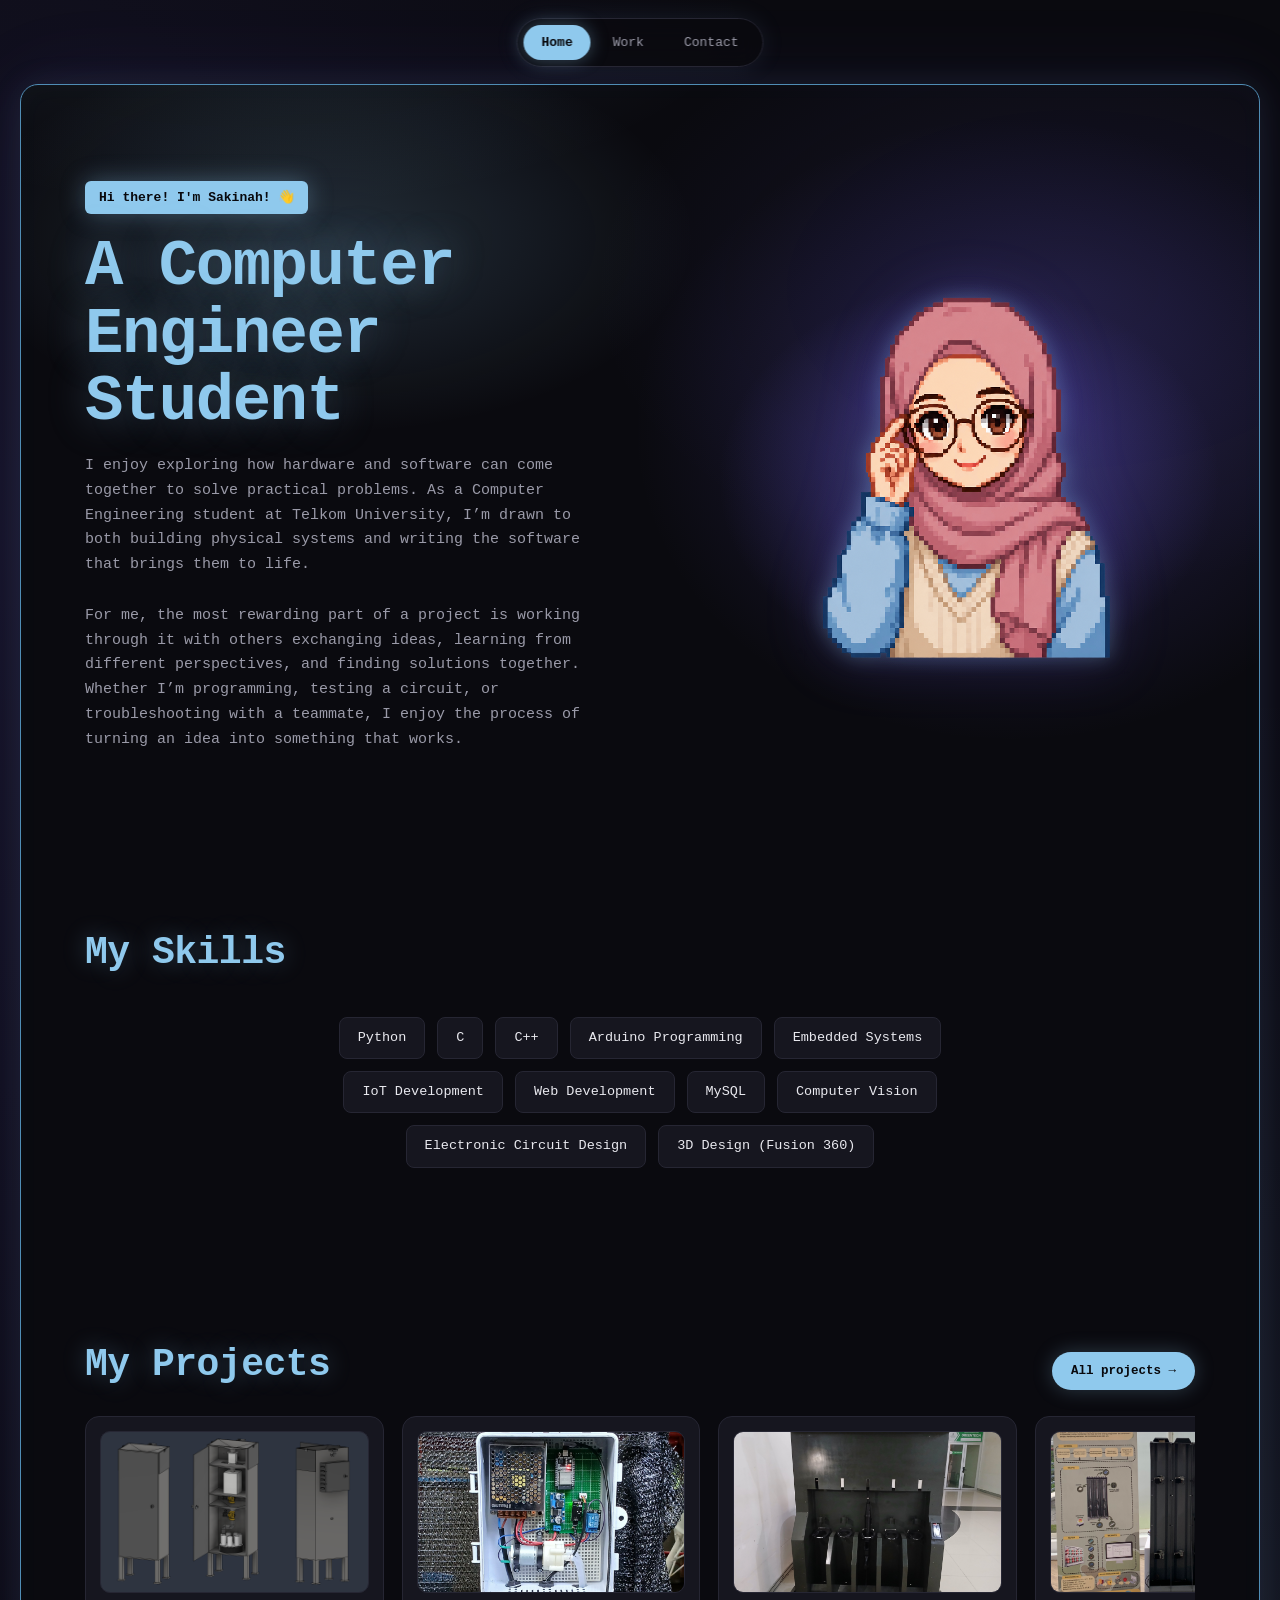
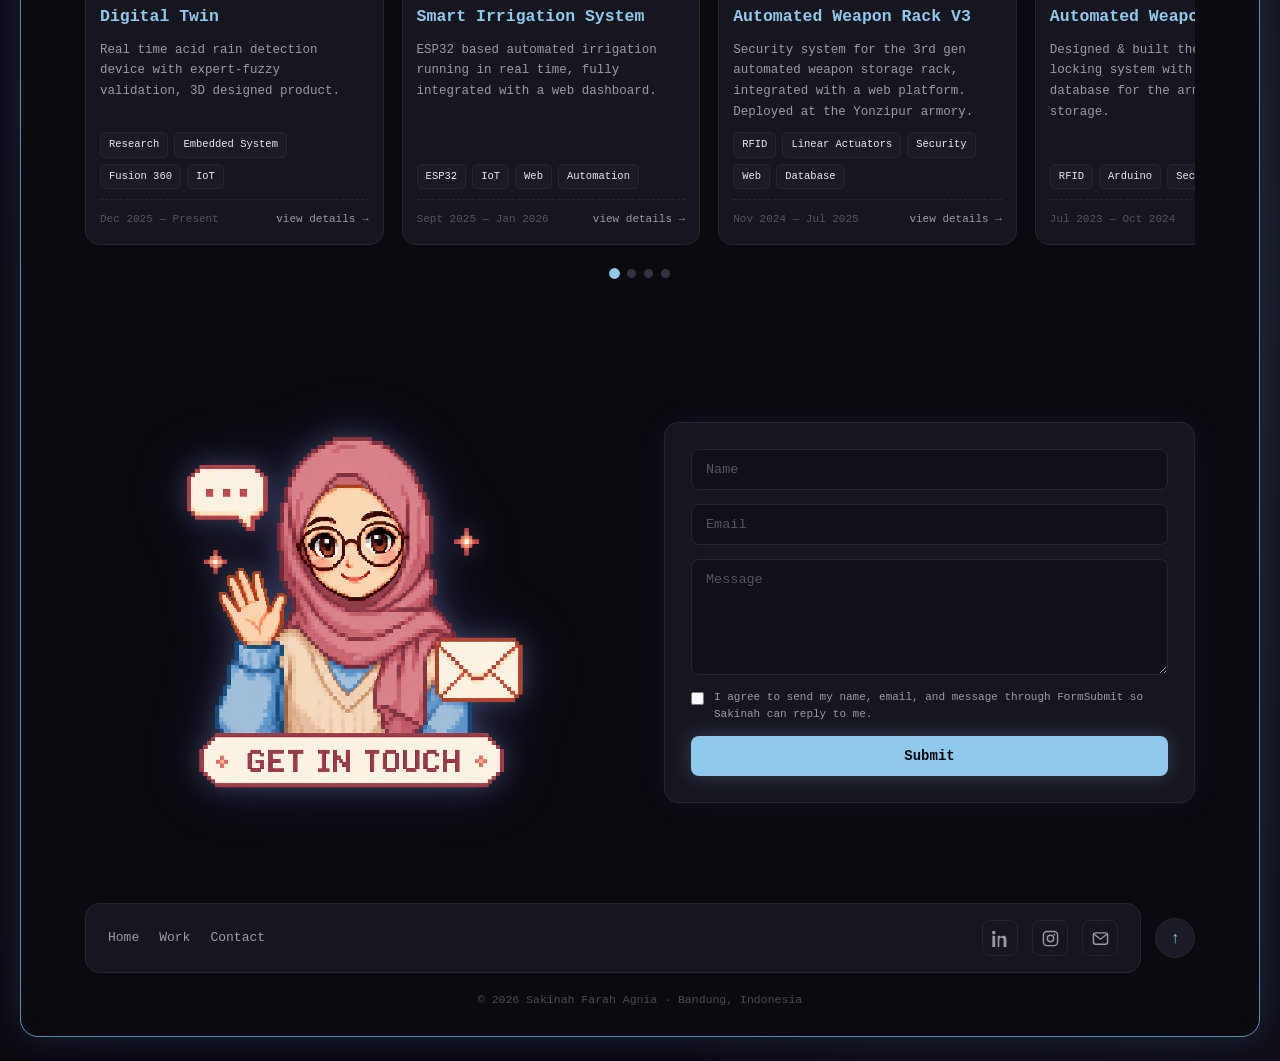
==== commit edbd40ef: "Refresh portfolio introduction, skills, and project photography" ====
--- a/index.html
+++ b/index.html
@@ -9,7 +9,7 @@
       content="Portfolio of Sakinah Farah Agnia — Computer Engineering student focused on Cyber Security, AI Automation, AI Agents, and IoT."
     />
     <link rel="icon" type="image/png" href="assets/avatar-transparent.png" />
-    <link rel="stylesheet" href="css/style.css?v=20260914-contact-ajax" />
+    <link rel="stylesheet" href="css/style.css?v=20260914-racks-corrected" />
   </head>
   <body>
     <nav class="navbar" id="navbar">
@@ -29,13 +29,18 @@
               Student
             </h1>
             <p class="hero-desc">
-              Computer Engineering student at Telkom University with hands on
-              experience in embedded systems, automation, and IoT.
+              I enjoy exploring how hardware and software can come together to
+              solve practical problems. As a Computer Engineering student at
+              Telkom University, I’m drawn to both building physical systems and
+              writing the software that brings them to life.
             </p>
             <p class="hero-desc">
-              Currently a laboratory assistant at the Faculty of Applied Science
-              and lecturer's research assistant, and 1st place winner of the
-              West Java TTG Competition 2025.
+              For me, the most rewarding part of a project is working through it
+              with others exchanging ideas, learning from different
+              perspectives, and finding solutions together. Whether I’m
+              programming, testing a circuit, or troubleshooting with a
+              teammate, I enjoy the process of turning an idea into something
+              that works.
             </p>
           </div>
 
@@ -55,20 +60,14 @@
           <span class="chip">Python</span>
           <span class="chip">C</span>
           <span class="chip">C++</span>
-          <span class="chip">Arduino &amp; ESP32</span>
+          <span class="chip">Arduino Programming</span>
           <span class="chip">Embedded Systems</span>
           <span class="chip">IoT Development</span>
-          <span class="chip">Web Programming</span>
+          <span class="chip">Web Development</span>
           <span class="chip">MySQL</span>
           <span class="chip">Computer Vision</span>
           <span class="chip">Electronic Circuit Design</span>
           <span class="chip">3D Design (Fusion 360)</span>
-        </div>
-        <div class="skills-soft reveal">
-          <span class="soft-item">// soft skills:</span>
-          <span>Research</span><span>Analytical</span
-          ><span>Problem Solving</span><span>Leadership</span
-          ><span>Teamwork</span><span>Time Management</span>
         </div>
       </section>
       <section class="section" id="projects">
@@ -106,9 +105,17 @@
             </h2>
           </div>
 
-          <form class="contact-form" id="contactForm"
-            action="https://formsubmit.co/sakinah.frha@gmail.com" method="POST">
-            <input type="hidden" name="_subject" value="New portfolio contact" />
+          <form
+            class="contact-form"
+            id="contactForm"
+            action="https://formsubmit.co/sakinah.frha@gmail.com"
+            method="POST"
+          >
+            <input
+              type="hidden"
+              name="_subject"
+              value="New portfolio contact"
+            />
             <label class="visually-hidden" for="fName">Name</label>
             <input
               type="text"
@@ -143,7 +150,13 @@
             <button type="submit" class="btn btn-primary btn-block">
               Submit
             </button>
-            <p id="contactStatus" class="contact-status" role="status" aria-live="polite" aria-atomic="true"></p>
+            <p
+              id="contactStatus"
+              class="contact-status"
+              role="status"
+              aria-live="polite"
+              aria-atomic="true"
+            ></p>
           </form>
         </div>
       </section>
@@ -212,8 +225,8 @@
       </footer>
     </div>
 
-    <script src="js/projects-data.js?v=20260914-transparent"></script>
+    <script src="js/projects-data.js?v=20260914-racks-corrected"></script>
     <script src="js/contact.js?v=20260914-ajax"></script>
-    <script src="js/script.js?v=20260914-contact"></script>
+    <script src="js/script.js?v=20260914-racks-corrected"></script>
   </body>
 </html>
--- a/css/style.css
+++ b/css/style.css
@@ -825,3 +825,45 @@
   margin-left: 0;
   object-fit: contain;
 }
+
+.project-image-portrait img {
+  width: 100%;
+  margin-left: 0;
+  object-position: center 32%;
+}
+
+.project-image-portrait.project-image-detail {
+  aspect-ratio: auto;
+  height: clamp(360px, 75vh, 760px);
+  background: var(--bg-soft);
+}
+
+.project-image-portrait.project-image-detail img {
+  object-fit: contain;
+  object-position: center;
+}
+
+/* Fill the existing card frame, with the crop focused on each product. */
+.project-photo-irrigation:not(.project-image-detail) img,
+.project-photo-rack-v3:not(.project-image-detail) img,
+.project-photo-rack-v2:not(.project-image-detail) img {
+  width: 100%;
+  margin-left: 0;
+  object-fit: cover;
+}
+
+.project-photo-irrigation:not(.project-image-detail) img { object-position: 50% 32%; }
+.project-photo-rack-v3:not(.project-image-detail) img { object-position: 50% 58%; }
+.project-photo-rack-v2:not(.project-image-detail) img { object-position: 50% 66%; }
+
+/* Full photographs remain available on the detail page without cropping. */
+.project-photo-rack-v3.project-image-detail {
+  aspect-ratio: 4 / 3;
+  background: var(--bg-soft);
+}
+
+.project-photo-rack-v3.project-image-detail img {
+  width: 100%;
+  margin-left: 0;
+  object-fit: contain;
+}
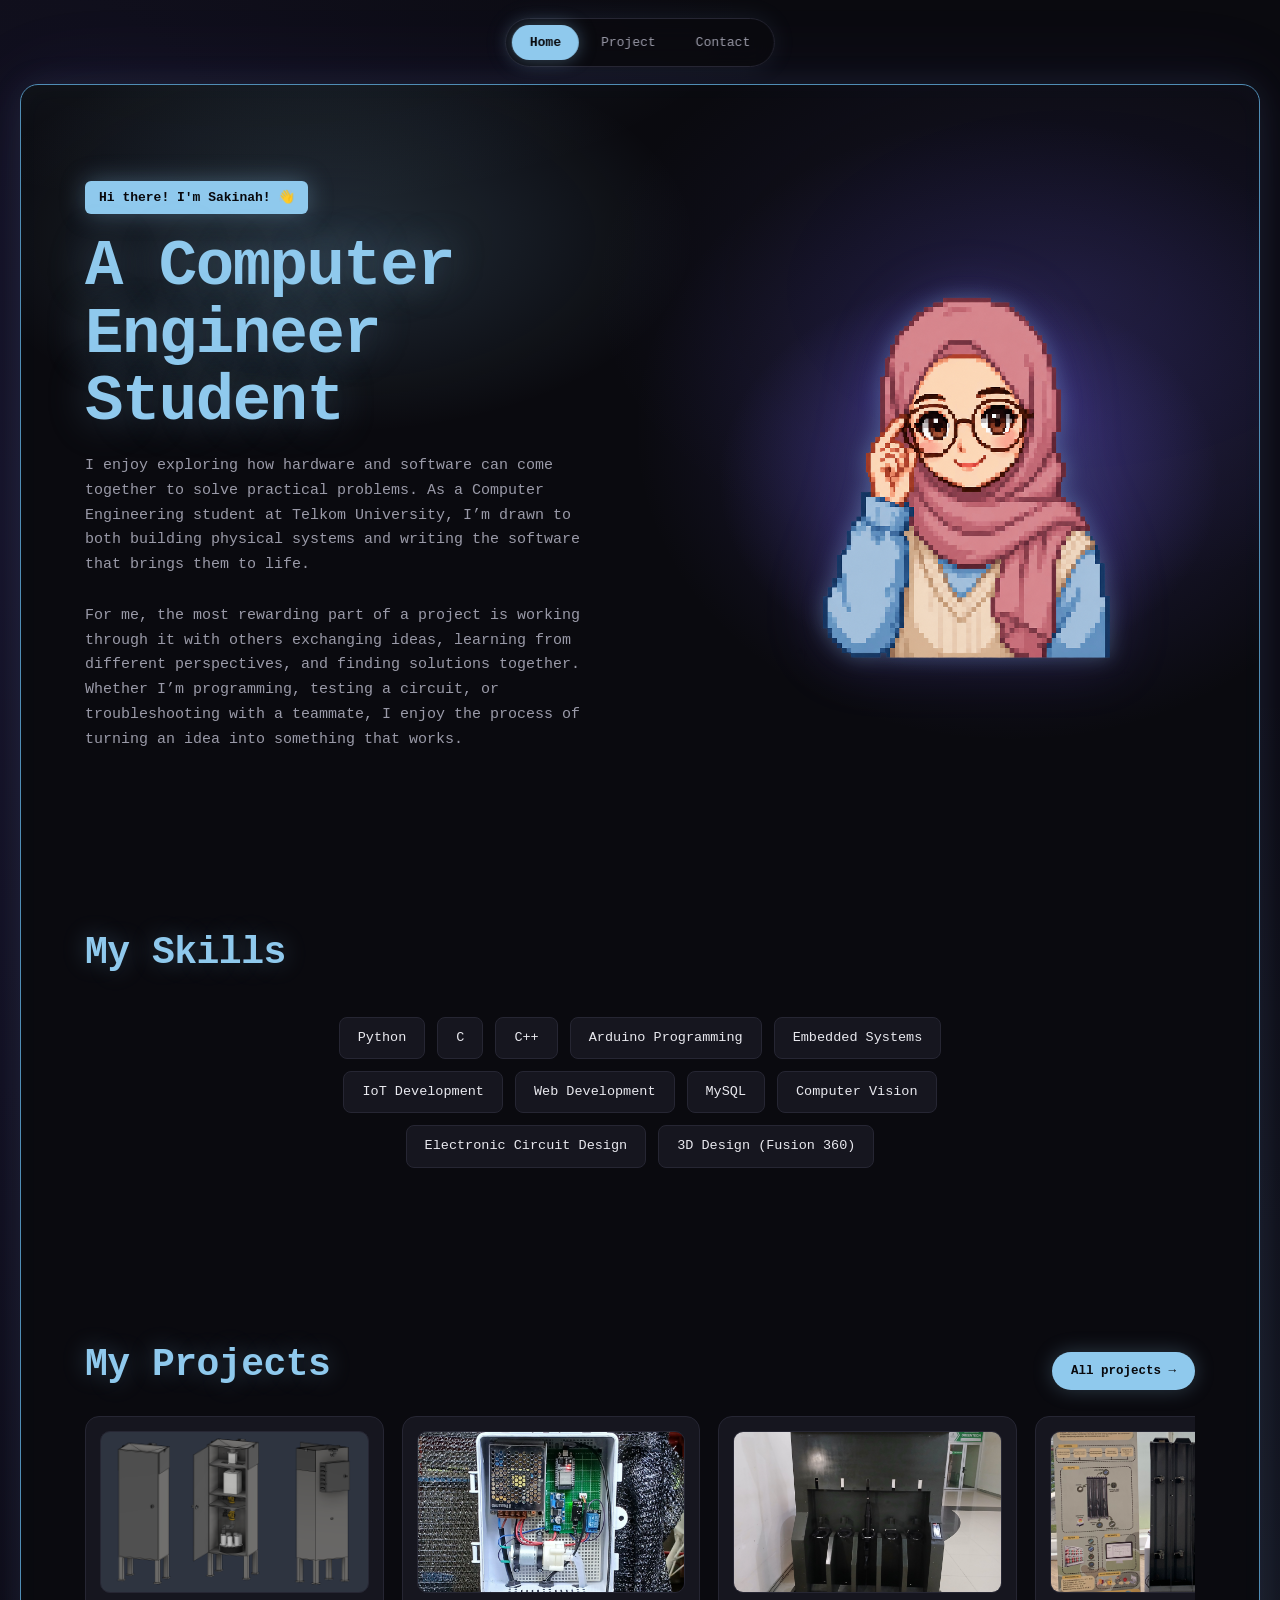
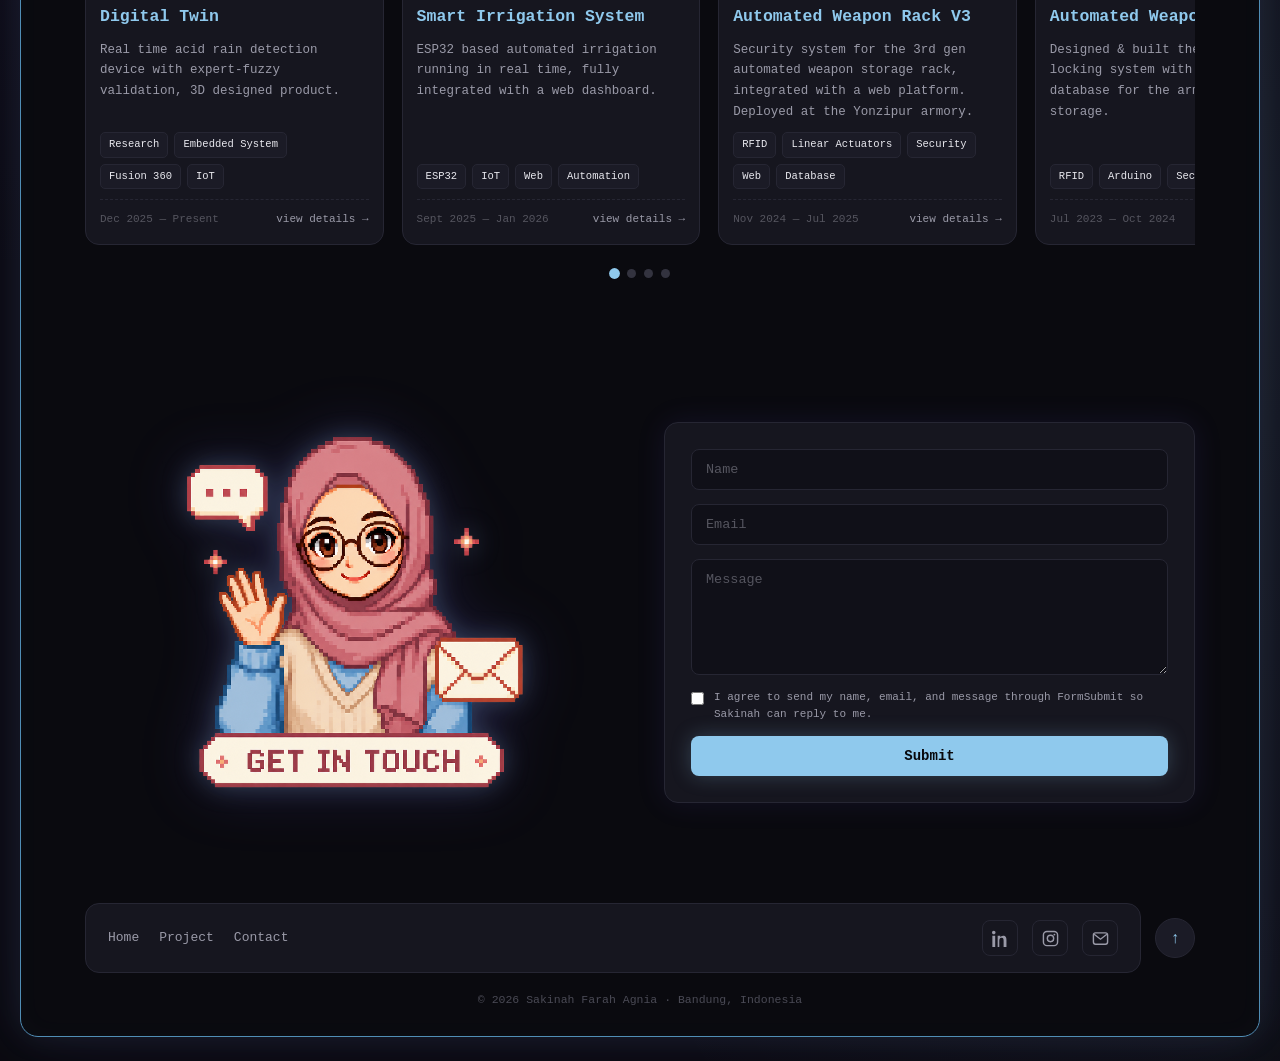
==== commit 27082c08: "Rename Work navigation label to Project" ====
--- a/index.html
+++ b/index.html
@@ -14,7 +14,7 @@
   <body>
     <nav class="navbar" id="navbar">
       <a href="#home" class="nav-link active" data-section="home">Home</a>
-      <a href="#projects" class="nav-link" data-section="projects">Work</a>
+      <a href="#projects" class="nav-link" data-section="projects">Project</a>
       <a href="#contact" class="nav-link" data-section="contact">Contact</a>
     </nav>
 
@@ -165,7 +165,7 @@
           <div class="footer-bar">
             <nav class="footer-links">
               <a href="#home">Home</a>
-              <a href="#projects">Work</a>
+              <a href="#projects">Project</a>
               <a href="#contact">Contact</a>
             </nav>
             <div class="footer-social">
